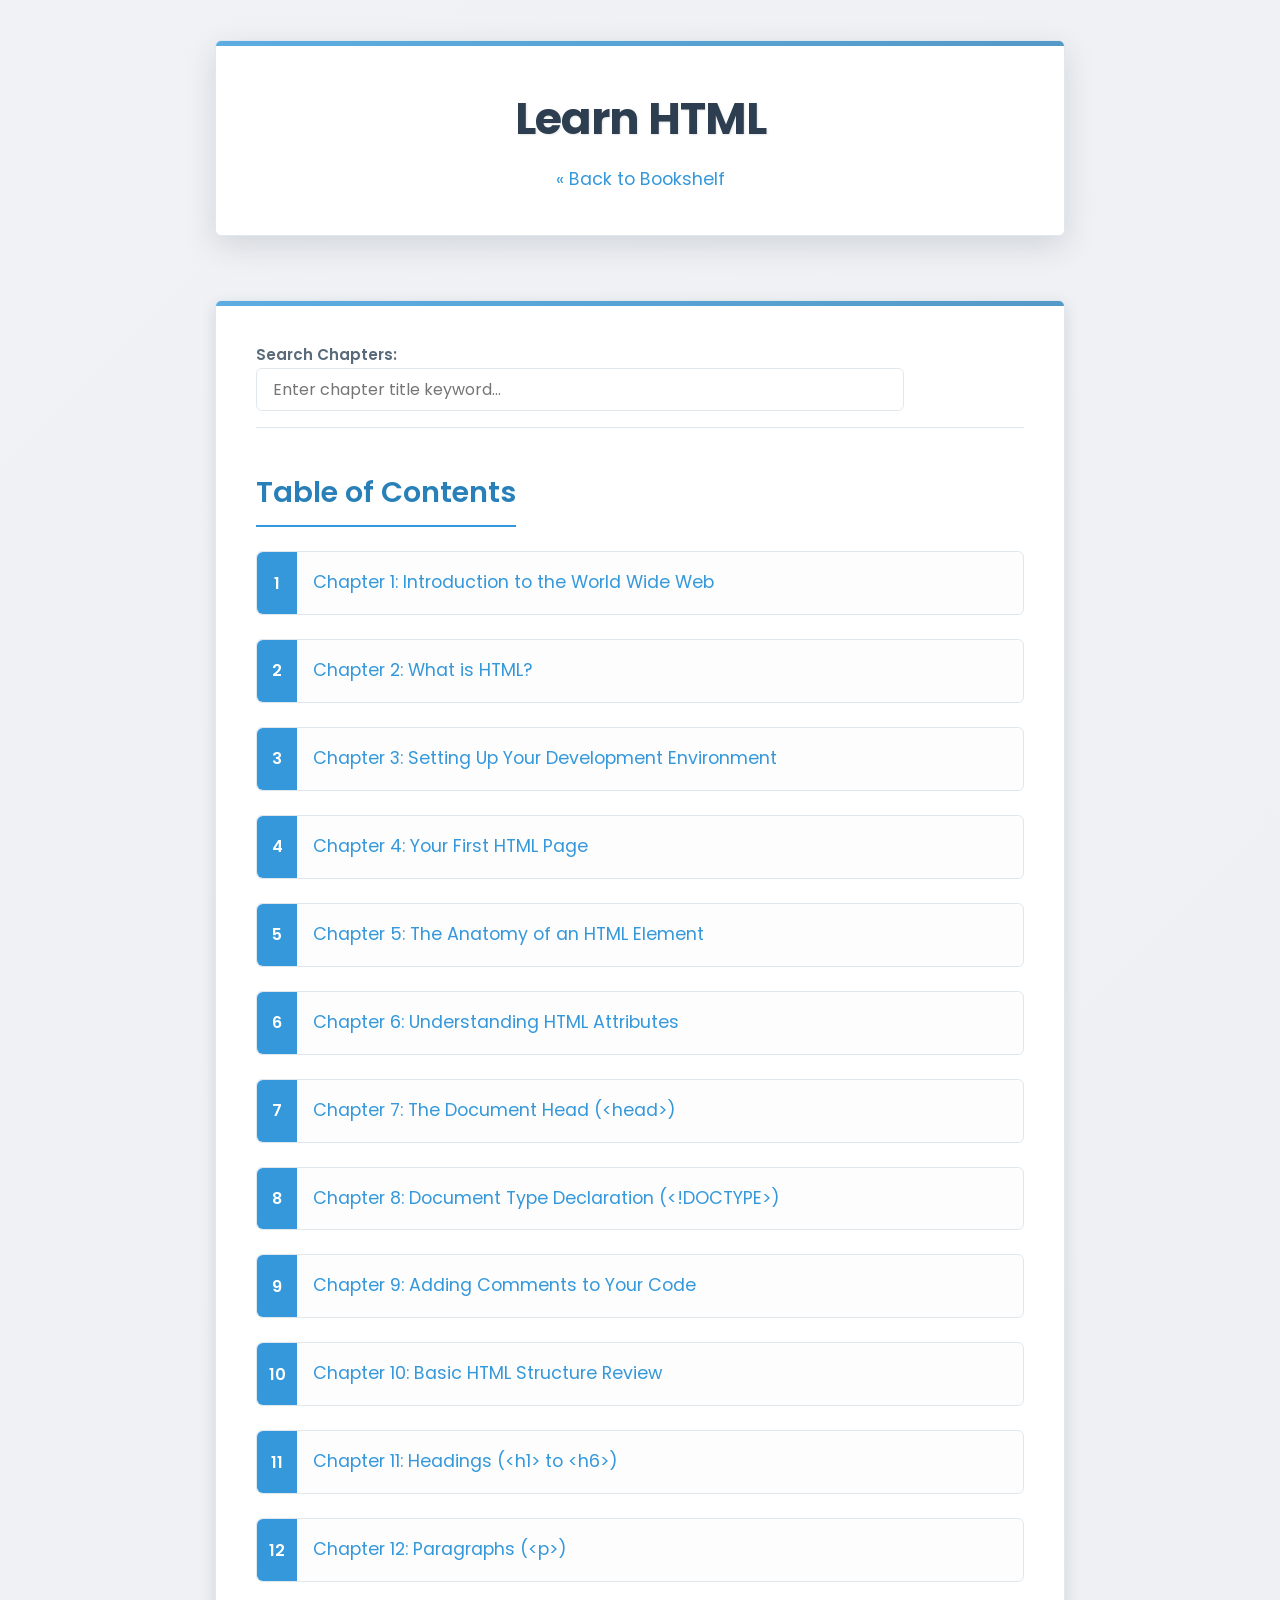
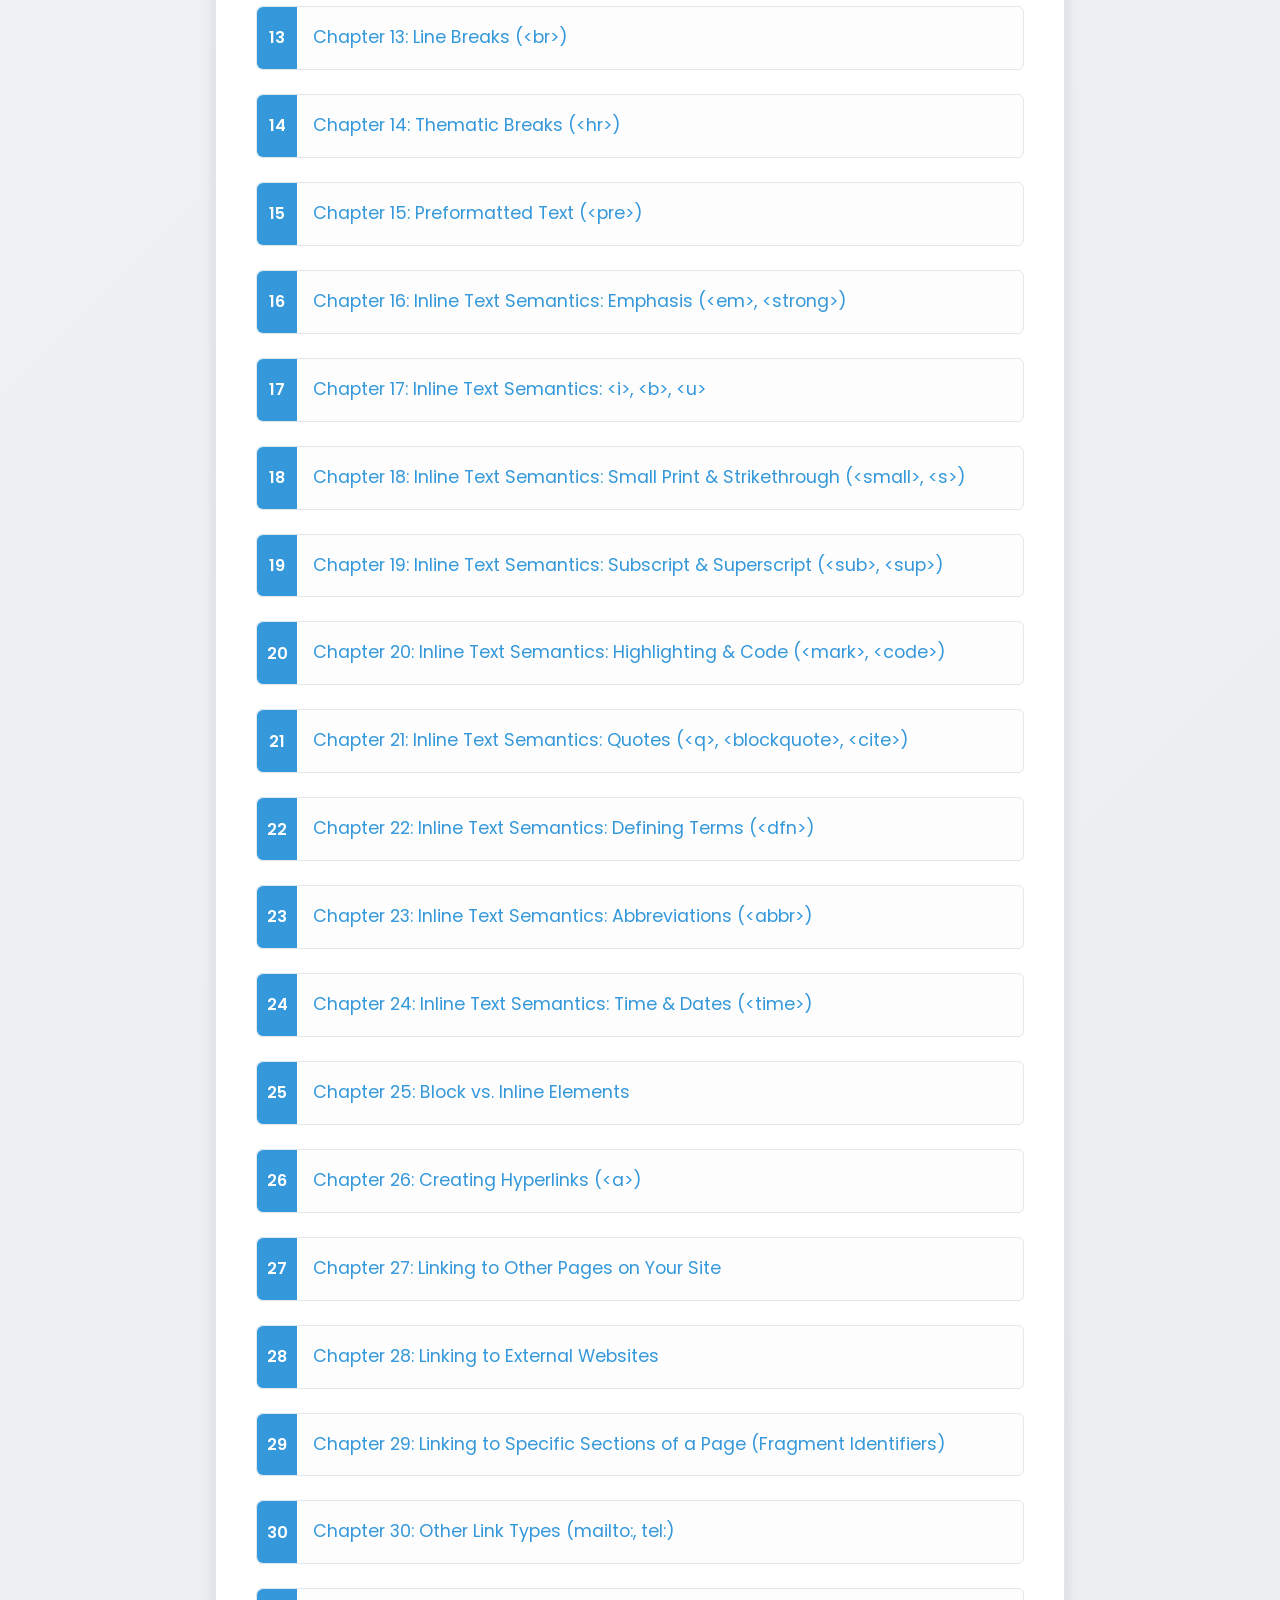
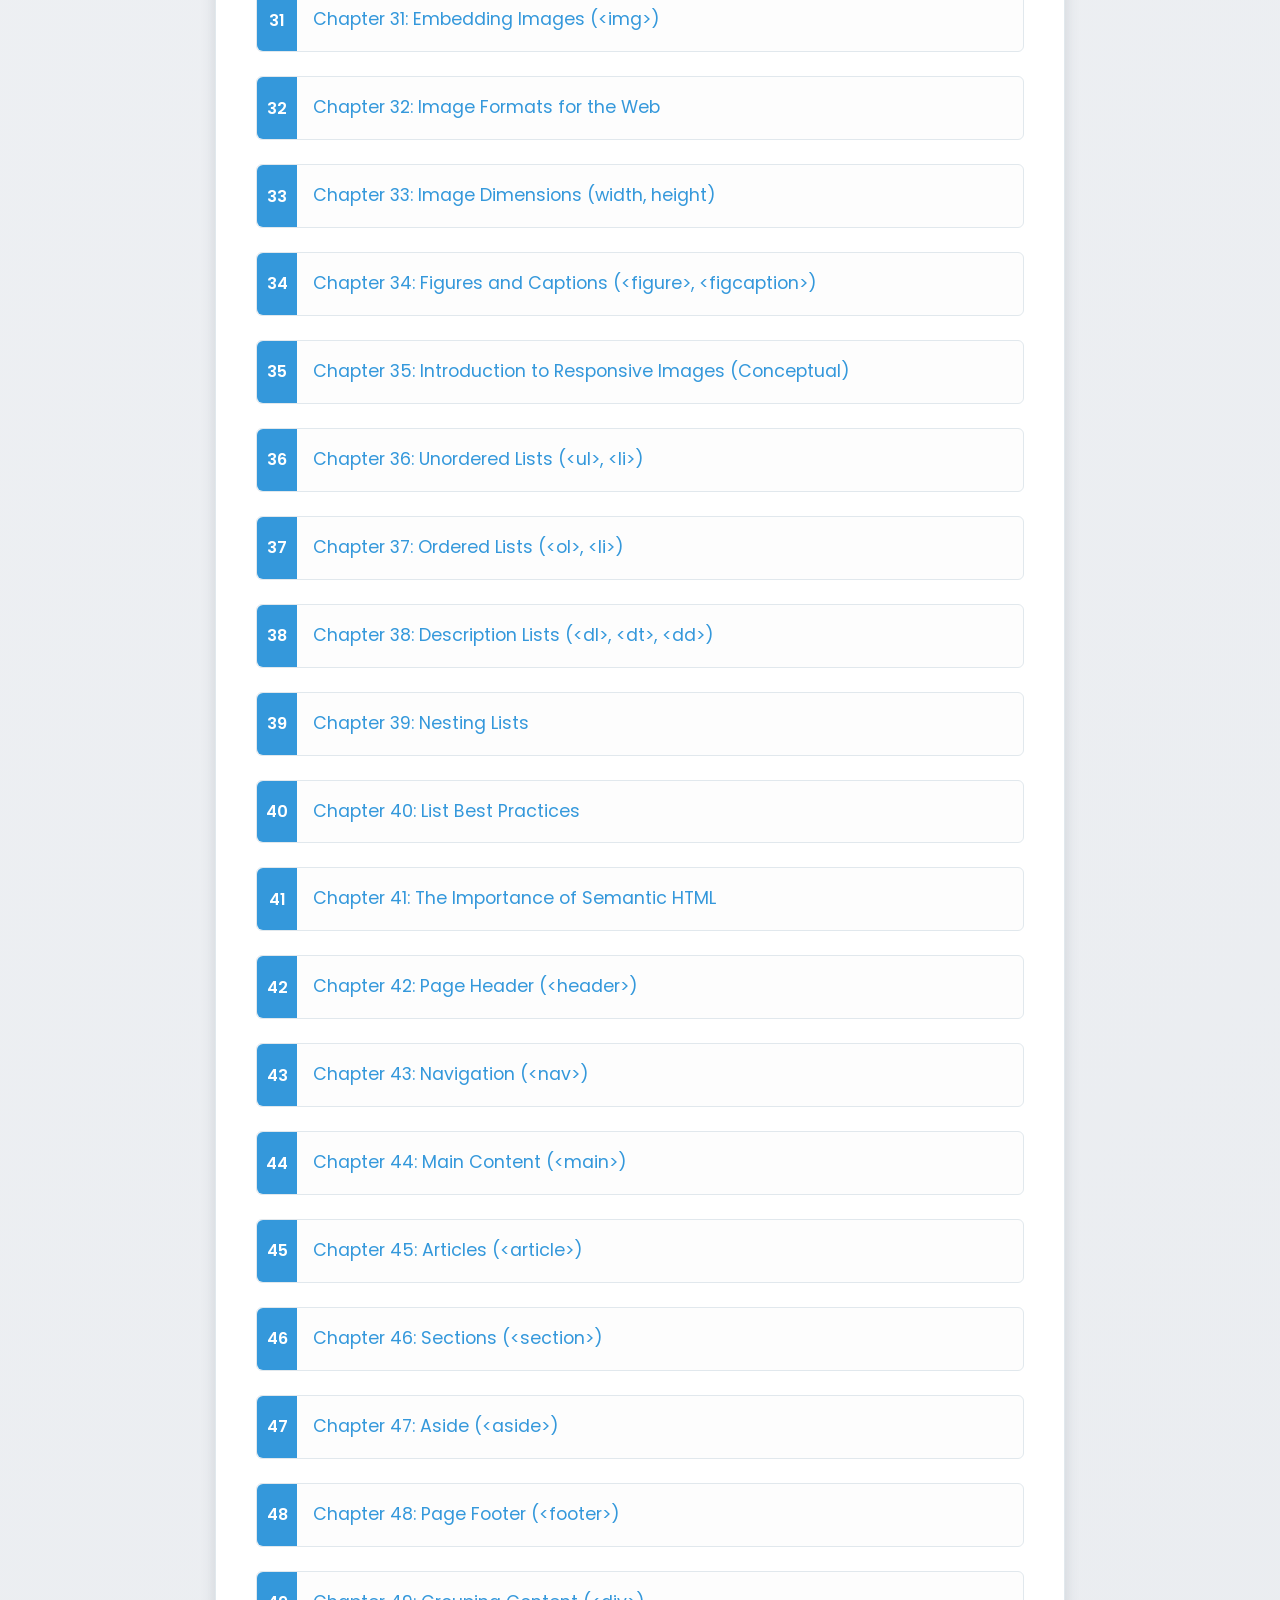
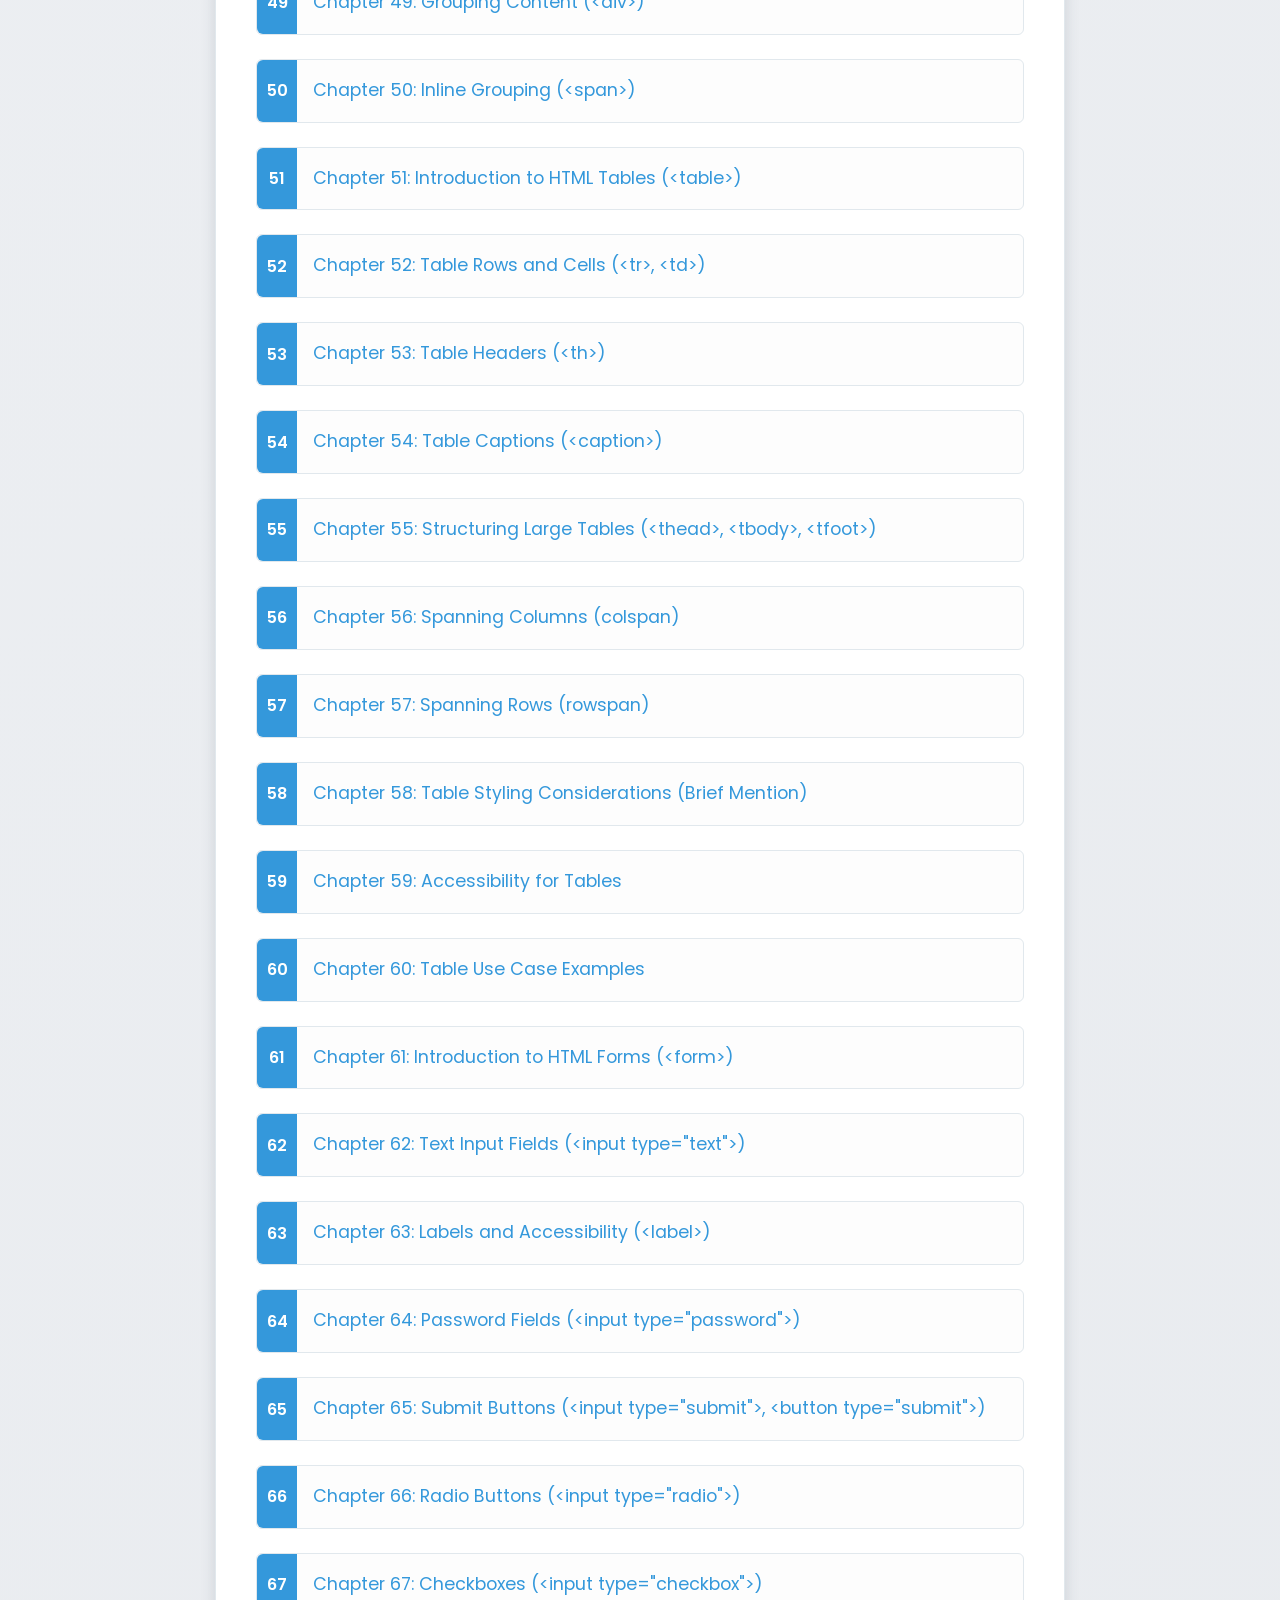
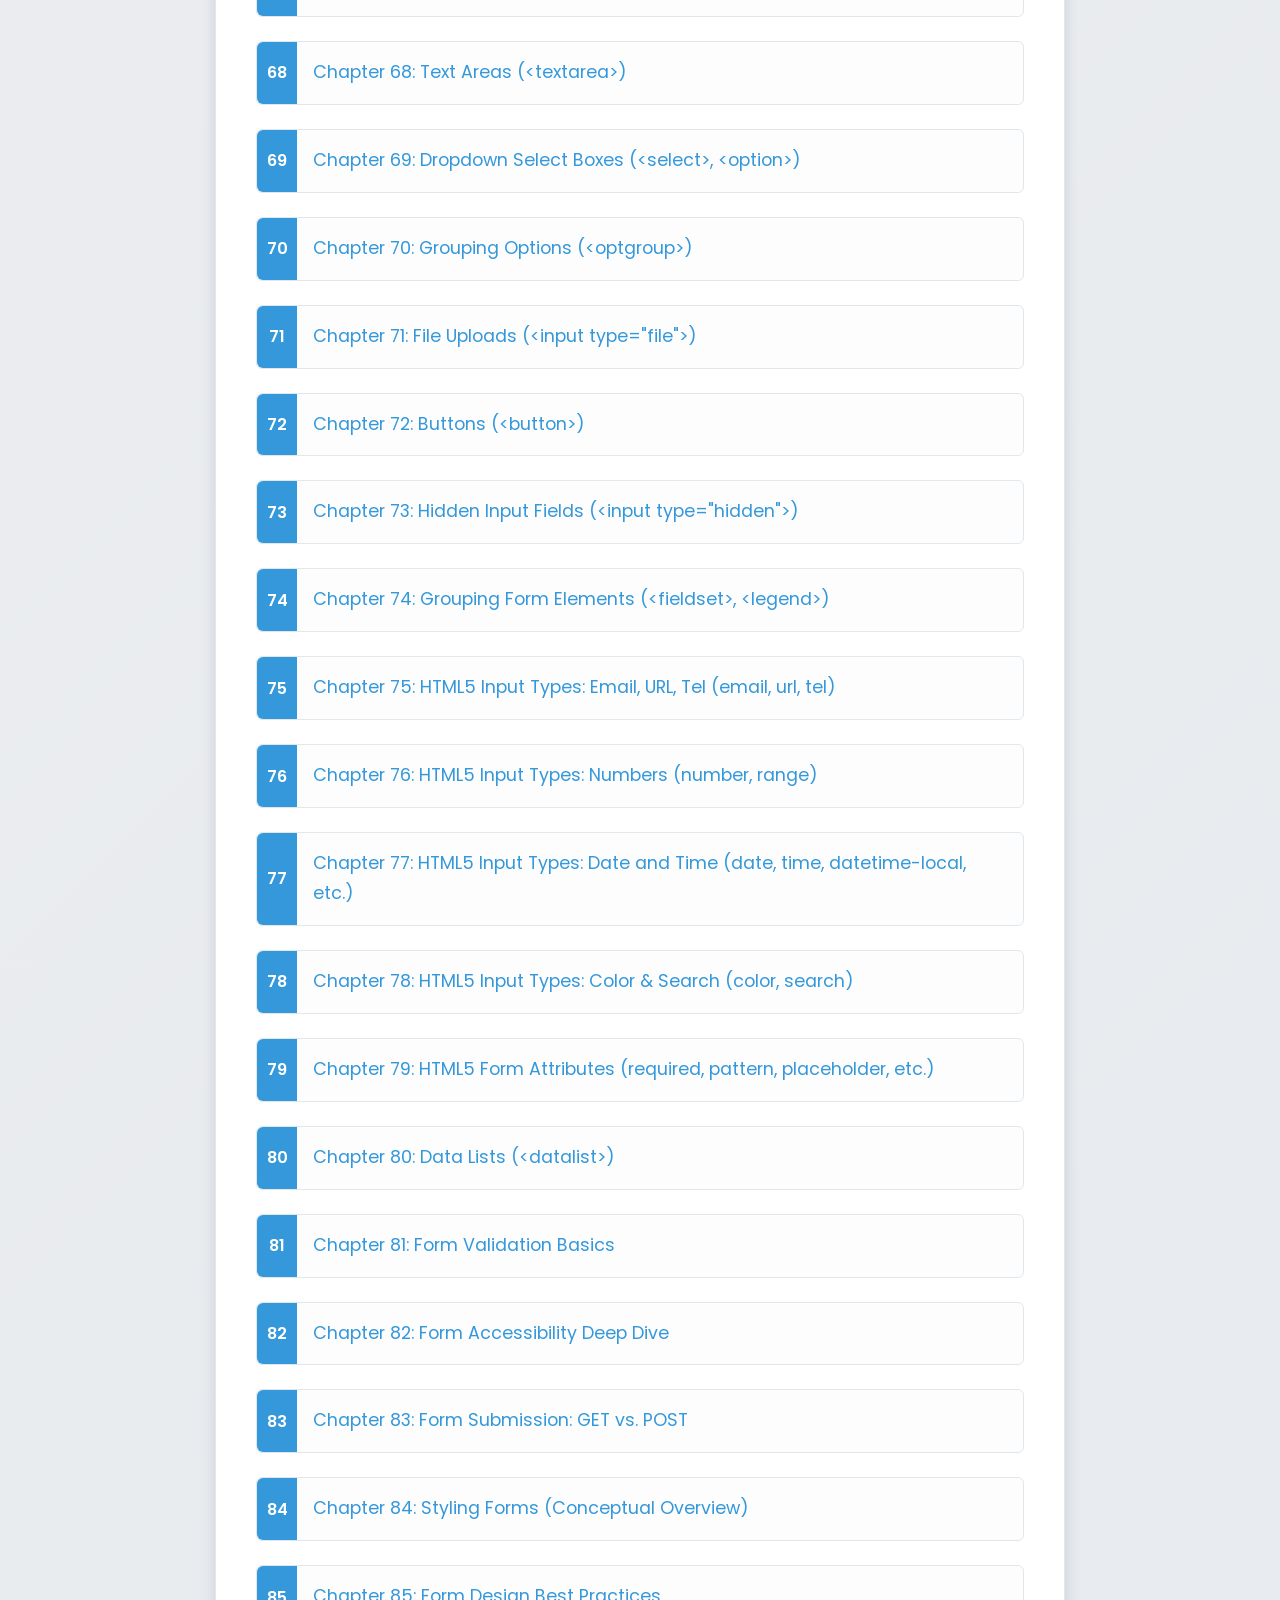
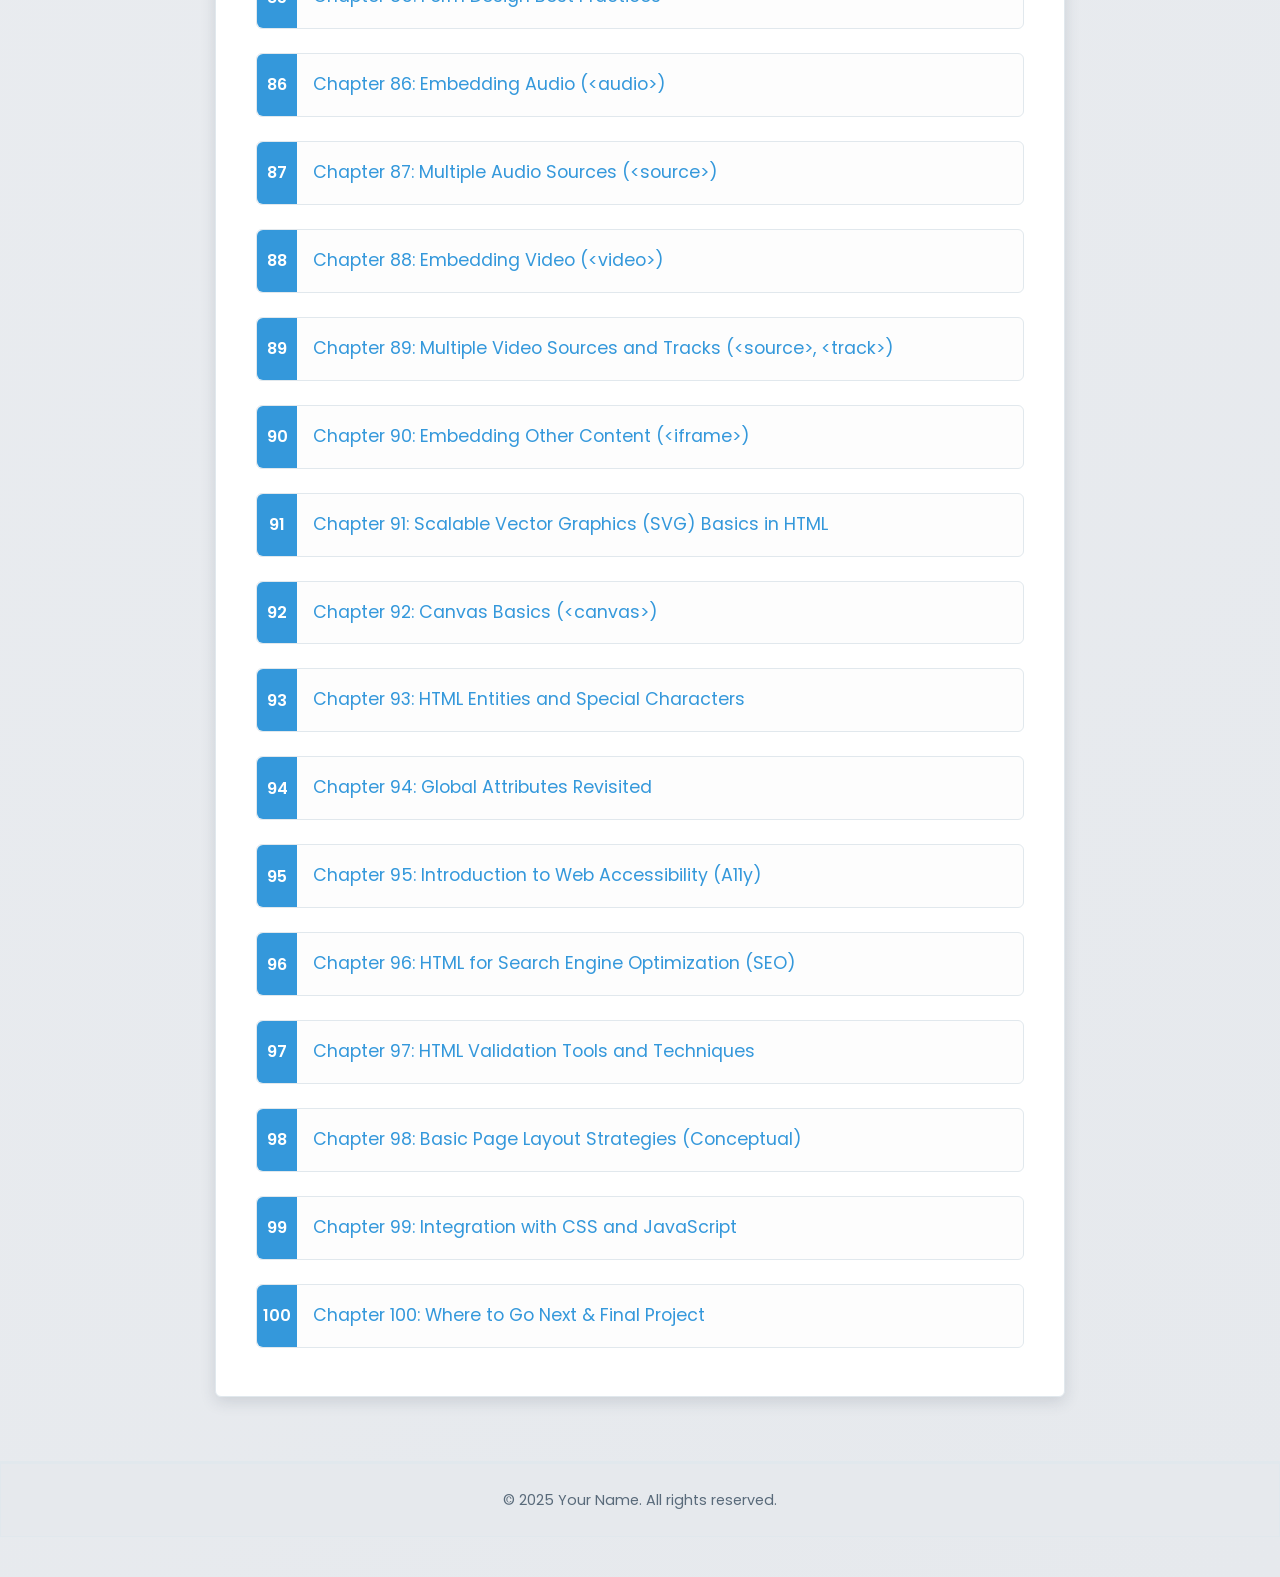
==== learn-html.html @ cbeea0aa "Add files via upload" ====
<!DOCTYPE html>
<html lang="en">
<head>
    <meta charset="UTF-8">
    <meta name="viewport" content="width=device-width, initial-scale=1.0">
    <title>Learn HTML - Chapters</title>
    <link rel="stylesheet" href="style.css">
</head>
<body>
    <header>
        <h1>Learn HTML</h1>
        <p><a href="index.html">&laquo; Back to Bookshelf</a></p>
    </header>

    <main>
        <div class="search-container">
            <label for="searchBoxToc">Search Chapters:</label>
            <input type="text" id="searchBoxToc" placeholder="Enter chapter title keyword...">
        </div>
        <h2>Table of Contents</h2>

        <ul class="toc">
            <li><a href="learn-html-chapters/book1-chapter1.html">Chapter 1: Introduction to the World Wide Web</a></li>
            <li><a href="learn-html-chapters/book1-chapter2.html">Chapter 2: What is HTML?</a></li>
            <li><a href="learn-html-chapters/book1-chapter3.html">Chapter 3: Setting Up Your Development Environment</a></li>
            <li><a href="learn-html-chapters/book1-chapter4.html">Chapter 4: Your First HTML Page</a></li>
            <li><a href="learn-html-chapters/book1-chapter5.html">Chapter 5: The Anatomy of an HTML Element</a></li>
            <li><a href="learn-html-chapters/book1-chapter6.html">Chapter 6: Understanding HTML Attributes</a></li>
            <li><a href="learn-html-chapters/book1-chapter7.html">Chapter 7: The Document Head (&lt;head&gt;)</a></li>
            <li><a href="learn-html-chapters/book1-chapter8.html">Chapter 8: Document Type Declaration (&lt;!DOCTYPE&gt;)</a></li>
            <li><a href="learn-html-chapters/book1-chapter9.html">Chapter 9: Adding Comments to Your Code</a></li>
            <li><a href="learn-html-chapters/book1-chapter10.html">Chapter 10: Basic HTML Structure Review</a></li>
            <li><a href="learn-html-chapters/book1-chapter11.html">Chapter 11: Headings (&lt;h1&gt; to &lt;h6&gt;)</a></li>
            <li><a href="learn-html-chapters/book1-chapter12.html">Chapter 12: Paragraphs (&lt;p&gt;)</a></li>
            <li><a href="learn-html-chapters/book1-chapter13.html">Chapter 13: Line Breaks (&lt;br&gt;)</a></li>
            <li><a href="learn-html-chapters/book1-chapter14.html">Chapter 14: Thematic Breaks (&lt;hr&gt;)</a></li>
            <li><a href="learn-html-chapters/book1-chapter15.html">Chapter 15: Preformatted Text (&lt;pre&gt;)</a></li>
            <li><a href="learn-html-chapters/book1-chapter16.html">Chapter 16: Inline Text Semantics: Emphasis (&lt;em&gt;, &lt;strong&gt;)</a></li>
            <li><a href="learn-html-chapters/book1-chapter17.html">Chapter 17: Inline Text Semantics: &lt;i&gt;, &lt;b&gt;, &lt;u&gt;</a></li>
            <li><a href="learn-html-chapters/book1-chapter18.html">Chapter 18: Inline Text Semantics: Small Print &amp; Strikethrough (&lt;small&gt;, &lt;s&gt;)</a></li>
            <li><a href="learn-html-chapters/book1-chapter19.html">Chapter 19: Inline Text Semantics: Subscript &amp; Superscript (&lt;sub&gt;, &lt;sup&gt;)</a></li>
            <li><a href="learn-html-chapters/book1-chapter20.html">Chapter 20: Inline Text Semantics: Highlighting &amp; Code (&lt;mark&gt;, &lt;code&gt;)</a></li>
            <li><a href="learn-html-chapters/book1-chapter21.html">Chapter 21: Inline Text Semantics: Quotes (&lt;q&gt;, &lt;blockquote&gt;, &lt;cite&gt;)</a></li>
            <li><a href="learn-html-chapters/book1-chapter22.html">Chapter 22: Inline Text Semantics: Defining Terms (&lt;dfn&gt;)</a></li>
            <li><a href="learn-html-chapters/book1-chapter23.html">Chapter 23: Inline Text Semantics: Abbreviations (&lt;abbr&gt;)</a></li>
            <li><a href="learn-html-chapters/book1-chapter24.html">Chapter 24: Inline Text Semantics: Time &amp; Dates (&lt;time&gt;)</a></li>
            <li><a href="learn-html-chapters/book1-chapter25.html">Chapter 25: Block vs. Inline Elements</a></li>
            <li><a href="learn-html-chapters/book1-chapter26.html">Chapter 26: Creating Hyperlinks (&lt;a&gt;)</a></li>
            <li><a href="learn-html-chapters/book1-chapter27.html">Chapter 27: Linking to Other Pages on Your Site</a></li>
            <li><a href="learn-html-chapters/book1-chapter28.html">Chapter 28: Linking to External Websites</a></li>
            <li><a href="learn-html-chapters/book1-chapter29.html">Chapter 29: Linking to Specific Sections of a Page (Fragment Identifiers)</a></li>
            <li><a href="learn-html-chapters/book1-chapter30.html">Chapter 30: Other Link Types (mailto:, tel:)</a></li>
            <li><a href="learn-html-chapters/book1-chapter31.html">Chapter 31: Embedding Images (&lt;img&gt;)</a></li>
            <li><a href="learn-html-chapters/book1-chapter32.html">Chapter 32: Image Formats for the Web</a></li>
            <li><a href="learn-html-chapters/book1-chapter33.html">Chapter 33: Image Dimensions (width, height)</a></li>
            <li><a href="learn-html-chapters/book1-chapter34.html">Chapter 34: Figures and Captions (&lt;figure&gt;, &lt;figcaption&gt;)</a></li>
            <li><a href="learn-html-chapters/book1-chapter35.html">Chapter 35: Introduction to Responsive Images (Conceptual)</a></li>
            <li><a href="learn-html-chapters/book1-chapter36.html">Chapter 36: Unordered Lists (&lt;ul&gt;, &lt;li&gt;)</a></li>
            <li><a href="learn-html-chapters/book1-chapter37.html">Chapter 37: Ordered Lists (&lt;ol&gt;, &lt;li&gt;)</a></li>
            <li><a href="learn-html-chapters/book1-chapter38.html">Chapter 38: Description Lists (&lt;dl&gt;, &lt;dt&gt;, &lt;dd&gt;)</a></li>
            <li><a href="learn-html-chapters/book1-chapter39.html">Chapter 39: Nesting Lists</a></li>
            <li><a href="learn-html-chapters/book1-chapter40.html">Chapter 40: List Best Practices</a></li>
            <li><a href="learn-html-chapters/book1-chapter41.html">Chapter 41: The Importance of Semantic HTML</a></li>
            <li><a href="learn-html-chapters/book1-chapter42.html">Chapter 42: Page Header (&lt;header&gt;)</a></li>
            <li><a href="learn-html-chapters/book1-chapter43.html">Chapter 43: Navigation (&lt;nav&gt;)</a></li>
            <li><a href="learn-html-chapters/book1-chapter44.html">Chapter 44: Main Content (&lt;main&gt;)</a></li>
            <li><a href="learn-html-chapters/book1-chapter45.html">Chapter 45: Articles (&lt;article&gt;)</a></li>
            <li><a href="learn-html-chapters/book1-chapter46.html">Chapter 46: Sections (&lt;section&gt;)</a></li>
            <li><a href="learn-html-chapters/book1-chapter47.html">Chapter 47: Aside (&lt;aside&gt;)</a></li>
            <li><a href="learn-html-chapters/book1-chapter48.html">Chapter 48: Page Footer (&lt;footer&gt;)</a></li>
            <li><a href="learn-html-chapters/book1-chapter49.html">Chapter 49: Grouping Content (&lt;div&gt;)</a></li>
            <li><a href="learn-html-chapters/book1-chapter50.html">Chapter 50: Inline Grouping (&lt;span&gt;)</a></li>
            <li><a href="learn-html-chapters/book1-chapter51.html">Chapter 51: Introduction to HTML Tables (&lt;table&gt;)</a></li>
            <li><a href="learn-html-chapters/book1-chapter52.html">Chapter 52: Table Rows and Cells (&lt;tr&gt;, &lt;td&gt;)</a></li>
            <li><a href="learn-html-chapters/book1-chapter53.html">Chapter 53: Table Headers (&lt;th&gt;)</a></li>
            <li><a href="learn-html-chapters/book1-chapter54.html">Chapter 54: Table Captions (&lt;caption&gt;)</a></li>
            <li><a href="learn-html-chapters/book1-chapter55.html">Chapter 55: Structuring Large Tables (&lt;thead&gt;, &lt;tbody&gt;, &lt;tfoot&gt;)</a></li>
            <li><a href="learn-html-chapters/book1-chapter56.html">Chapter 56: Spanning Columns (colspan)</a></li>
            <li><a href="learn-html-chapters/book1-chapter57.html">Chapter 57: Spanning Rows (rowspan)</a></li>
            <li><a href="learn-html-chapters/book1-chapter58.html">Chapter 58: Table Styling Considerations (Brief Mention)</a></li>
            <li><a href="learn-html-chapters/book1-chapter59.html">Chapter 59: Accessibility for Tables</a></li>
            <li><a href="learn-html-chapters/book1-chapter60.html">Chapter 60: Table Use Case Examples</a></li>
            <li><a href="learn-html-chapters/book1-chapter61.html">Chapter 61: Introduction to HTML Forms (&lt;form&gt;)</a></li>
            <li><a href="learn-html-chapters/book1-chapter62.html">Chapter 62: Text Input Fields (&lt;input type="text"&gt;)</a></li>
            <li><a href="learn-html-chapters/book1-chapter63.html">Chapter 63: Labels and Accessibility (&lt;label&gt;)</a></li>
            <li><a href="learn-html-chapters/book1-chapter64.html">Chapter 64: Password Fields (&lt;input type="password"&gt;)</a></li>
            <li><a href="learn-html-chapters/book1-chapter65.html">Chapter 65: Submit Buttons (&lt;input type="submit"&gt;, &lt;button type="submit"&gt;)</a></li>
            <li><a href="learn-html-chapters/book1-chapter66.html">Chapter 66: Radio Buttons (&lt;input type="radio"&gt;)</a></li>
            <li><a href="learn-html-chapters/book1-chapter67.html">Chapter 67: Checkboxes (&lt;input type="checkbox"&gt;)</a></li>
            <li><a href="learn-html-chapters/book1-chapter68.html">Chapter 68: Text Areas (&lt;textarea&gt;)</a></li>
            <li><a href="learn-html-chapters/book1-chapter69.html">Chapter 69: Dropdown Select Boxes (&lt;select&gt;, &lt;option&gt;)</a></li>
            <li><a href="learn-html-chapters/book1-chapter70.html">Chapter 70: Grouping Options (&lt;optgroup&gt;)</a></li>
            <li><a href="learn-html-chapters/book1-chapter71.html">Chapter 71: File Uploads (&lt;input type="file"&gt;)</a></li>
            <li><a href="learn-html-chapters/book1-chapter72.html">Chapter 72: Buttons (&lt;button&gt;)</a></li>
            <li><a href="learn-html-chapters/book1-chapter73.html">Chapter 73: Hidden Input Fields (&lt;input type="hidden"&gt;)</a></li>
            <li><a href="learn-html-chapters/book1-chapter74.html">Chapter 74: Grouping Form Elements (&lt;fieldset&gt;, &lt;legend&gt;)</a></li>
            <li><a href="learn-html-chapters/book1-chapter75.html">Chapter 75: HTML5 Input Types: Email, URL, Tel (email, url, tel)</a></li>
            <li><a href="learn-html-chapters/book1-chapter76.html">Chapter 76: HTML5 Input Types: Numbers (number, range)</a></li>
            <li><a href="learn-html-chapters/book1-chapter77.html">Chapter 77: HTML5 Input Types: Date and Time (date, time, datetime-local, etc.)</a></li>
            <li><a href="learn-html-chapters/book1-chapter78.html">Chapter 78: HTML5 Input Types: Color &amp; Search (color, search)</a></li>
            <li><a href="learn-html-chapters/book1-chapter79.html">Chapter 79: HTML5 Form Attributes (required, pattern, placeholder, etc.)</a></li>
            <li><a href="learn-html-chapters/book1-chapter80.html">Chapter 80: Data Lists (&lt;datalist&gt;)</a></li>
            <li><a href="learn-html-chapters/book1-chapter81.html">Chapter 81: Form Validation Basics</a></li>
            <li><a href="learn-html-chapters/book1-chapter82.html">Chapter 82: Form Accessibility Deep Dive</a></li>
            <li><a href="learn-html-chapters/book1-chapter83.html">Chapter 83: Form Submission: GET vs. POST</a></li>
            <li><a href="learn-html-chapters/book1-chapter84.html">Chapter 84: Styling Forms (Conceptual Overview)</a></li>
            <li><a href="learn-html-chapters/book1-chapter85.html">Chapter 85: Form Design Best Practices</a></li>
            <li><a href="learn-html-chapters/book1-chapter86.html">Chapter 86: Embedding Audio (&lt;audio&gt;)</a></li>
            <li><a href="learn-html-chapters/book1-chapter87.html">Chapter 87: Multiple Audio Sources (&lt;source&gt;)</a></li>
            <li><a href="learn-html-chapters/book1-chapter88.html">Chapter 88: Embedding Video (&lt;video&gt;)</a></li>
            <li><a href="learn-html-chapters/book1-chapter89.html">Chapter 89: Multiple Video Sources and Tracks (&lt;source&gt;, &lt;track&gt;)</a></li>
            <li><a href="learn-html-chapters/book1-chapter90.html">Chapter 90: Embedding Other Content (&lt;iframe&gt;)</a></li>
            <li><a href="learn-html-chapters/book1-chapter91.html">Chapter 91: Scalable Vector Graphics (SVG) Basics in HTML</a></li>
            <li><a href="learn-html-chapters/book1-chapter92.html">Chapter 92: Canvas Basics (&lt;canvas&gt;)</a></li>
            <li><a href="learn-html-chapters/book1-chapter93.html">Chapter 93: HTML Entities and Special Characters</a></li>
            <li><a href="learn-html-chapters/book1-chapter94.html">Chapter 94: Global Attributes Revisited</a></li>
            <li><a href="learn-html-chapters/book1-chapter95.html">Chapter 95: Introduction to Web Accessibility (A11y)</a></li>
            <li><a href="learn-html-chapters/book1-chapter96.html">Chapter 96: HTML for Search Engine Optimization (SEO)</a></li>
            <li><a href="learn-html-chapters/book1-chapter97.html">Chapter 97: HTML Validation Tools and Techniques</a></li>
            <li><a href="learn-html-chapters/book1-chapter98.html">Chapter 98: Basic Page Layout Strategies (Conceptual)</a></li>
            <li><a href="learn-html-chapters/book1-chapter99.html">Chapter 99: Integration with CSS and JavaScript</a></li>
            <li><a href="learn-html-chapters/book1-chapter100.html">Chapter 100: Where to Go Next &amp; Final Project</a></li>
        </ul>
    </main>

    <footer>
        <p>&copy; 2025 Your Name. All rights reserved.</p>
    </footer>

     <script src="search.js"></script>
</body>
</html>
---- style.css ----
/* --- IMPRESSIVE & COMPLEX CSS --- */

/* 1. Root Variables & Font Imports --- */
@import url('https://fonts.googleapis.com/css2?family=Merriweather:ital,wght@0,400;0,700;1,400&family=Poppins:wght@300;400;600;700&display=swap');

:root {
    /* Color Palette */
    --color-background: #f0f2f5; /* Lighter, cooler grey */
    --color-surface: #ffffff; /* Pure white for content cards */
    --color-text-primary: #2c3e50; /* Dark, slightly desaturated blue */
    --color-text-secondary: #596a7a;
    --color-accent-primary: #3498db; /* Vibrant blue */
    --color-accent-secondary: #2980b9; /* Darker blue */
    --color-border: #e1e8ed;
    --color-shadow: rgba(44, 62, 80, 0.15); /* Shadow based on primary text color */

    /* Typography */
    --font-serif: 'Merriweather', serif;
    --font-sans: 'Poppins', sans-serif;
    --font-size-base: 16px; /* Controls overall scaling with rem units */
    --line-height-base: 1.7;

    /* Spacing */
    --spacing-xs: 0.25rem;
    --spacing-sm: 0.5rem;
    --spacing-md: 1rem;
    --spacing-lg: 1.5rem;
    --spacing-xl: 2.5rem;
    --spacing-xxl: 4rem;

    /* Effects */
    --border-radius: 6px;
    --transition-speed: 0.3s;
    --shadow-depth-1: 0 2px 5px var(--color-shadow);
    --shadow-depth-2: 0 5px 15px var(--color-shadow);
    --shadow-depth-3: 0 10px 30px var(--color-shadow);
}

/* 2. Global Styles & Resets --- */
*,
*::before,
*::after {
    box-sizing: border-box;
    margin: 0;
    padding: 0;
}

html {
    font-size: var(--font-size-base);
    scroll-behavior: smooth; /* Smooth scrolling for anchor links (if any) */
    -webkit-text-size-adjust: 100%; /* Prevent font scaling on orientation change */
}

body {
    font-family: var(--font-serif);
    line-height: var(--line-height-base);
    color: var(--color-text-primary);
    background-color: var(--color-background);
    background-image: linear-gradient(135deg, var(--color-background) 0%, #e6e9ed 100%); /* Subtle gradient */
    -webkit-font-smoothing: antialiased; /* Better font rendering */
    -moz-osx-font-smoothing: grayscale;
}

/* 3. Layout Structure (Header, Main, Footer) --- */
body > header, /* Direct children only */
main,
body > footer {
    max-width: 850px; /* Slightly wider */
    margin: var(--spacing-xl) auto;
    padding: var(--spacing-lg) var(--spacing-xl);
    background-color: var(--color-surface);
    border-radius: var(--border-radius);
    box-shadow: var(--shadow-depth-2);
    border: 1px solid var(--color-border);
    position: relative; /* For potential pseudo-element decorations */
    overflow: hidden; /* Contain pseudo-elements */
}

/* Add a subtle decorative top border */
body > header::before,
main::before {
    content: '';
    position: absolute;
    top: 0;
    left: 0;
    width: 100%;
    height: 5px;
    background-image: linear-gradient(90deg, var(--color-accent-primary), var(--color-accent-secondary));
    opacity: 0.8;
}

/* 4. Header Specific Styling --- */
body > header {
    text-align: center;
    padding-top: var(--spacing-xl);
    padding-bottom: var(--spacing-xl);
    box-shadow: var(--shadow-depth-3); /* More prominent shadow */
    margin-bottom: var(--spacing-xxl); /* More space below header */
}

body > header h1 {
    font-family: var(--font-sans);
    font-weight: 700;
    font-size: 2.8rem;
    color: var(--color-text-primary);
    margin-bottom: var(--spacing-sm);
    letter-spacing: -1px;
    text-shadow: 1px 1px 2px rgba(0, 0, 0, 0.1);
}

body > header p {
    font-family: var(--font-sans);
    font-size: 1.1rem;
    color: var(--color-text-secondary);
    max-width: 600px; /* Prevent description being too wide */
    margin-left: auto;
    margin-right: auto;
}

/* 5. Main Content & Headings --- */
main h2 {
    font-family: var(--font-sans);
    font-weight: 600;
    font-size: 1.8rem;
    color: var(--color-accent-secondary);
    margin-bottom: var(--spacing-lg);
    padding-bottom: var(--spacing-sm);
    border-bottom: 2px solid var(--color-accent-primary);
    display: inline-block; /* Make border only as wide as text */
}

main h3 {
    font-family: var(--font-sans);
    font-weight: 600;
    font-size: 1.4rem;
    margin-bottom: var(--spacing-xs);
    color: var(--color-text-primary);
}

main h3 a { /* Link styling within h3 */
    text-decoration: none;
    color: inherit;
    transition: color var(--transition-speed) ease;
}
main h3 a:hover {
    color: var(--color-accent-primary);
}

/* 6. Link Styling (General & Specific) --- */
a {
    color: var(--color-accent-primary);
    text-decoration: none;
    position: relative; /* For animated underline */
    transition: color var(--transition-speed) ease;
}

a::after { /* Animated underline effect */
    content: '';
    position: absolute;
    width: 100%;
    height: 2px;
    bottom: -3px;
    left: 0;
    background-color: var(--color-accent-primary);
    visibility: hidden;
    transform: scaleX(0);
    transition: all var(--transition-speed) ease-in-out;
}

a:hover {
    color: var(--color-accent-secondary);
}

a:hover::after {
    visibility: visible;
    transform: scaleX(1);
}

/* Remove underline effect from elements where it's not desired */
h1 a::after, h2 a::after, h3 a::after, .chapter-nav a::after, .book-list li > a::after /* Add more if needed */ {
    display: none;
}

/* 7. Lists (Book List & TOC) --- */
.book-list,
.toc {
    list-style: none; /* Remove default bullets */
    padding: 0;
    counter-reset: list-counter; /* Initialize counter */
}

.book-list li,
.toc li {
    position: relative;
    margin-bottom: var(--spacing-lg);
    padding: var(--spacing-md);
    padding-left: calc(var(--spacing-xl) + var(--spacing-md)); /* Space for counter */
    border: 1px solid var(--color-border);
    border-radius: var(--border-radius);
    transition: all var(--transition-speed) ease;
    background-color: #fdfdfd; /* Slightly off-white */
}

.book-list li:hover,
.toc li:hover {
    border-color: var(--color-accent-primary);
    box-shadow: var(--shadow-depth-1);
    transform: translateY(-3px);
}

/* Counter styling */
.book-list li::before,
.toc li::before {
    counter-increment: list-counter;
    content: counter(list-counter);
    position: absolute;
    left: 0;
    top: 0;
    bottom: 0; /* Stretch height */
    width: var(--spacing-xl);
    display: flex;
    align-items: center;
    justify-content: center;
    background-color: var(--color-accent-primary);
    color: var(--color-surface);
    font-family: var(--font-sans);
    font-weight: 600;
    font-size: 1rem;
    border-top-left-radius: var(--border-radius);
    border-bottom-left-radius: var(--border-radius);
    transition: background-color var(--transition-speed) ease;
}

.book-list li:hover::before,
.toc li:hover::before {
    background-color: var(--color-accent-secondary);
}

.book-list li p { /* Description style */
    font-family: var(--font-sans);
    font-size: 0.95rem;
    color: var(--color-text-secondary);
    margin-top: var(--spacing-sm);
}

.toc a { /* TOC link styling */
    font-family: var(--font-sans);
    font-weight: 400;
    font-size: 1.1rem;
    display: block; /* Make entire area clickable */
}

/* 8. Chapter Content Styling --- */
.chapter-content {
    margin-top: var(--spacing-xl);
    padding: var(--spacing-lg) 0; /* Add vertical padding */
    border-top: 1px solid var(--color-border);
}

/* Apply serif font and slightly larger size for reading */
.chapter-content p {
    font-family: var(--font-serif);
    font-size: 1.1rem; /* Slightly larger for readability */
    line-height: 1.8; /* More spacing */
    margin-bottom: var(--spacing-md);
    text-indent: 2em; /* Keep indentation */
    hyphens: auto; /* Enable hyphenation for better flow (needs lang="en" in HTML) */
    text-rendering: optimizeLegibility; /* Browser hint for better rendering */
    color: var(--color-text-primary);
}

/* Style first paragraph differently (optional) */
.chapter-content p:first-of-type {
    text-indent: 0; /* No indent */
    font-size: 1.2rem; /* Slightly larger first paragraph */
    /* font-style: italic; */ /* Optional italic */
    margin-bottom: var(--spacing-lg);
}

/* Add drop cap to first letter (optional complexity) */
/*
.chapter-content p:first-of-type::first-letter {
    float: left;
    font-size: 4em;
    line-height: 0.8;
    padding-right: 0.1em;
    margin-right: 0.05em;
    font-weight: bold;
    color: var(--color-accent-primary);
    font-family: var(--font-sans);
}
*/

/* 9. Chapter Navigation --- */
.chapter-nav {
    display: flex;
    justify-content: space-between;
    align-items: center;
    margin-top: var(--spacing-xl);
    padding-top: var(--spacing-lg);
    border-top: 2px dashed var(--color-border);
}

.chapter-nav a {
    display: inline-flex; /* Use flex for icon alignment */
    align-items: center;
    padding: var(--spacing-sm) var(--spacing-lg);
    font-family: var(--font-sans);
    font-weight: 600;
    text-transform: uppercase;
    font-size: 0.9rem;
    color: var(--color-surface);
    background-color: var(--color-accent-primary);
    border-radius: var(--border-radius);
    box-shadow: var(--shadow-depth-1);
    transition: all var(--transition-speed) ease;
    letter-spacing: 0.5px;
}

.chapter-nav a:hover {
    background-color: var(--color-accent-secondary);
    box-shadow: var(--shadow-depth-2);
    transform: translateY(-2px);
    color: var(--color-surface); /* Ensure text remains white */
}

.chapter-nav a:active {
    transform: translateY(0);
    box-shadow: inset 0 1px 3px rgba(0,0,0,0.2);
}

/* Add arrow icons using pseudo-elements */
.chapter-nav a[href*="previous"], /* Select link containing 'previous' */
.chapter-nav a:first-child:not(:last-child) /* Or the first link if there are two */ {
    padding-left: var(--spacing-md); /* Make space */
}
.chapter-nav a[href*="previous"]::before,
.chapter-nav a:first-child:not(:last-child)::before {
    content: '«';
    margin-right: var(--spacing-sm);
    font-weight: bold;
}

.chapter-nav a[href*="next"], /* Select link containing 'next' */
.chapter-nav a:last-child:not(:first-child) /* Or the last link if there are two */ {
    padding-right: var(--spacing-md); /* Make space */
}
.chapter-nav a[href*="next"]::after,
.chapter-nav a:last-child:not(:first-child)::after {
    content: '»';
    margin-left: var(--spacing-sm);
    font-weight: bold;
}

.nav-placeholder { /* Placeholder for alignment */
    display: inline-block;
    width: 100px; /* Adjust width as needed based on button size */
    visibility: hidden;
}

/* 10. Footer Specific Styling --- */
body > footer {
    text-align: center;
    margin-top: var(--spacing-xxl);
    padding: var(--spacing-lg);
    background-color: #e6e9ed; /* Slightly different bg */
    border-top: 3px solid var(--color-border);
    box-shadow: none; /* Remove shadow */
    border-radius: 0; /* Remove rounding */
    max-width: 100%; /* Make footer full width */
    width: 100%;
    margin-left: 0;
    margin-right: 0;
}

body > footer p {
    font-family: var(--font-sans);
    font-size: 0.9rem;
    color: var(--color-text-secondary);
}

/* 11. Scrollbar Styling (Non-standard, WebKit/Firefox) --- */
/* For Webkit browsers (Chrome, Safari, Edge) */
::-webkit-scrollbar {
    width: 12px;
}

::-webkit-scrollbar-track {
    background: var(--color-background);
}

::-webkit-scrollbar-thumb {
    background-color: var(--color-accent-secondary);
    border-radius: 20px;
    border: 3px solid var(--color-background);
}

::-webkit-scrollbar-thumb:hover {
    background-color: var(--color-accent-primary);
}

/* For Firefox */
/* Note: Firefox support is limited and requires newer versions */
* {
    scrollbar-width: thin; /* "auto" or "thin" */
    scrollbar-color: var(--color-accent-secondary) var(--color-background); /* thumb track */
}


/* 12. Responsiveness --- */
@media (max-width: 900px) {
    body > header, main, body > footer {
        margin-left: var(--spacing-md);
        margin-right: var(--spacing-md);
        padding-left: var(--spacing-lg);
        padding-right: var(--spacing-lg);
    }
}

@media (max-width: 600px) {
    html {
        font-size: 15px; /* Slightly reduce base font size */
    }

    body > header h1 {
        font-size: 2.2rem;
    }
    body > header p {
        font-size: 1rem;
    }

    main h2 {
        font-size: 1.6rem;
    }
    main h3 {
        font-size: 1.2rem;
    }

    .book-list li, .toc li {
        padding: var(--spacing-sm);
        padding-left: calc(var(--spacing-lg) + var(--spacing-sm)); /* Adjust padding */
    }
    .book-list li::before, .toc li::before {
        width: var(--spacing-lg); /* Adjust counter width */
    }

    .chapter-nav {
        flex-direction: column; /* Stack nav links */
        align-items: stretch; /* Make buttons full width */
        gap: var(--spacing-md); /* Add space between stacked buttons */
    }
    .chapter-nav a {
        width: 100%;
        text-align: center;
        justify-content: center; /* Center text/icon */
    }
    .chapter-nav a[href*="previous"]::before,
    .chapter-nav a:first-child:not(:last-child)::before {
        margin-right: var(--spacing-xs); /* Reduce icon spacing */
    }
    .chapter-nav a[href*="next"]::after,
    .chapter-nav a:last-child:not(:first-child)::after {
         margin-left: var(--spacing-xs); /* Reduce icon spacing */
    }
    .nav-placeholder {
        display: none; /* No need for placeholder when stacked */
    }
}

/* 13. Subtle Animation (Optional) --- */
@keyframes fadeIn {
    from { opacity: 0; transform: translateY(10px); }
    to { opacity: 1; transform: translateY(0); }
}

main {
    animation: fadeIn 0.6s ease-out forwards;
}

/* --- 14. Search Box Styling --- */
.search-container {
    margin-bottom: var(--spacing-xl);
    padding: var(--spacing-md) 0;
    border-bottom: 1px solid var(--color-border);
}

.search-container label {
    font-family: var(--font-sans);
    font-weight: 600;
    color: var(--color-text-secondary);
    margin-right: var(--spacing-sm);
    font-size: 0.95rem;
}

.search-container input[type="text"] {
    font-family: var(--font-sans);
    font-size: 1rem;
    padding: var(--spacing-sm) var(--spacing-md);
    border: 1px solid var(--color-border);
    border-radius: var(--border-radius);
    width: calc(100% - 120px); /* Adjust width as needed, considers label width */
    transition: border-color var(--transition-speed) ease, box-shadow var(--transition-speed) ease;
}

.search-container input[type="text"]:focus {
    outline: none;
    border-color: var(--color-accent-primary);
    box-shadow: 0 0 0 3px rgba(52, 152, 219, 0.2); /* Focus ring */
}

/* Style for hidden items during search */
.book-list li.hidden,
.toc li.hidden {
    display: none;
}

/* Adjust search input width on smaller screens */
@media (max-width: 600px) {
    .search-container label {
        display: block; /* Stack label above input */
        margin-bottom: var(--spacing-xs);
    }
    .search-container input[type="text"] {
        width: 100%; /* Full width */
    }
}
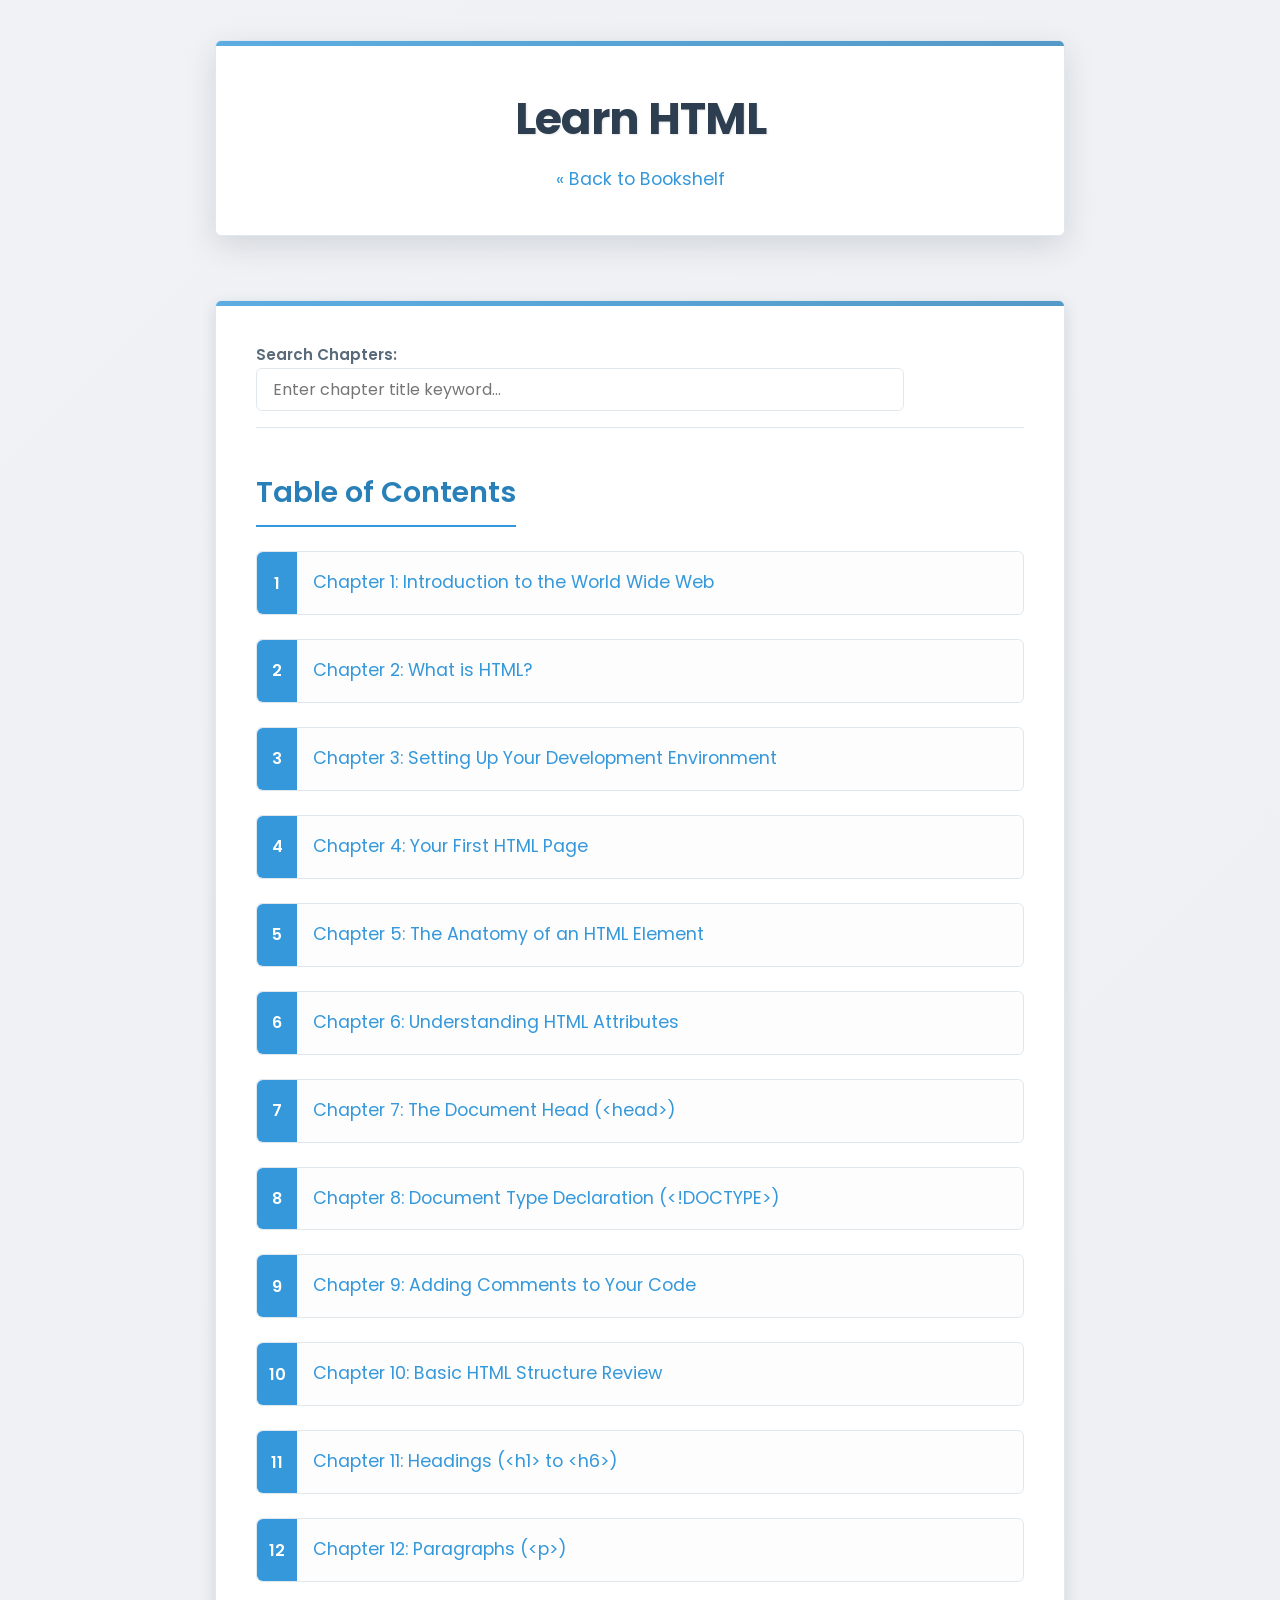
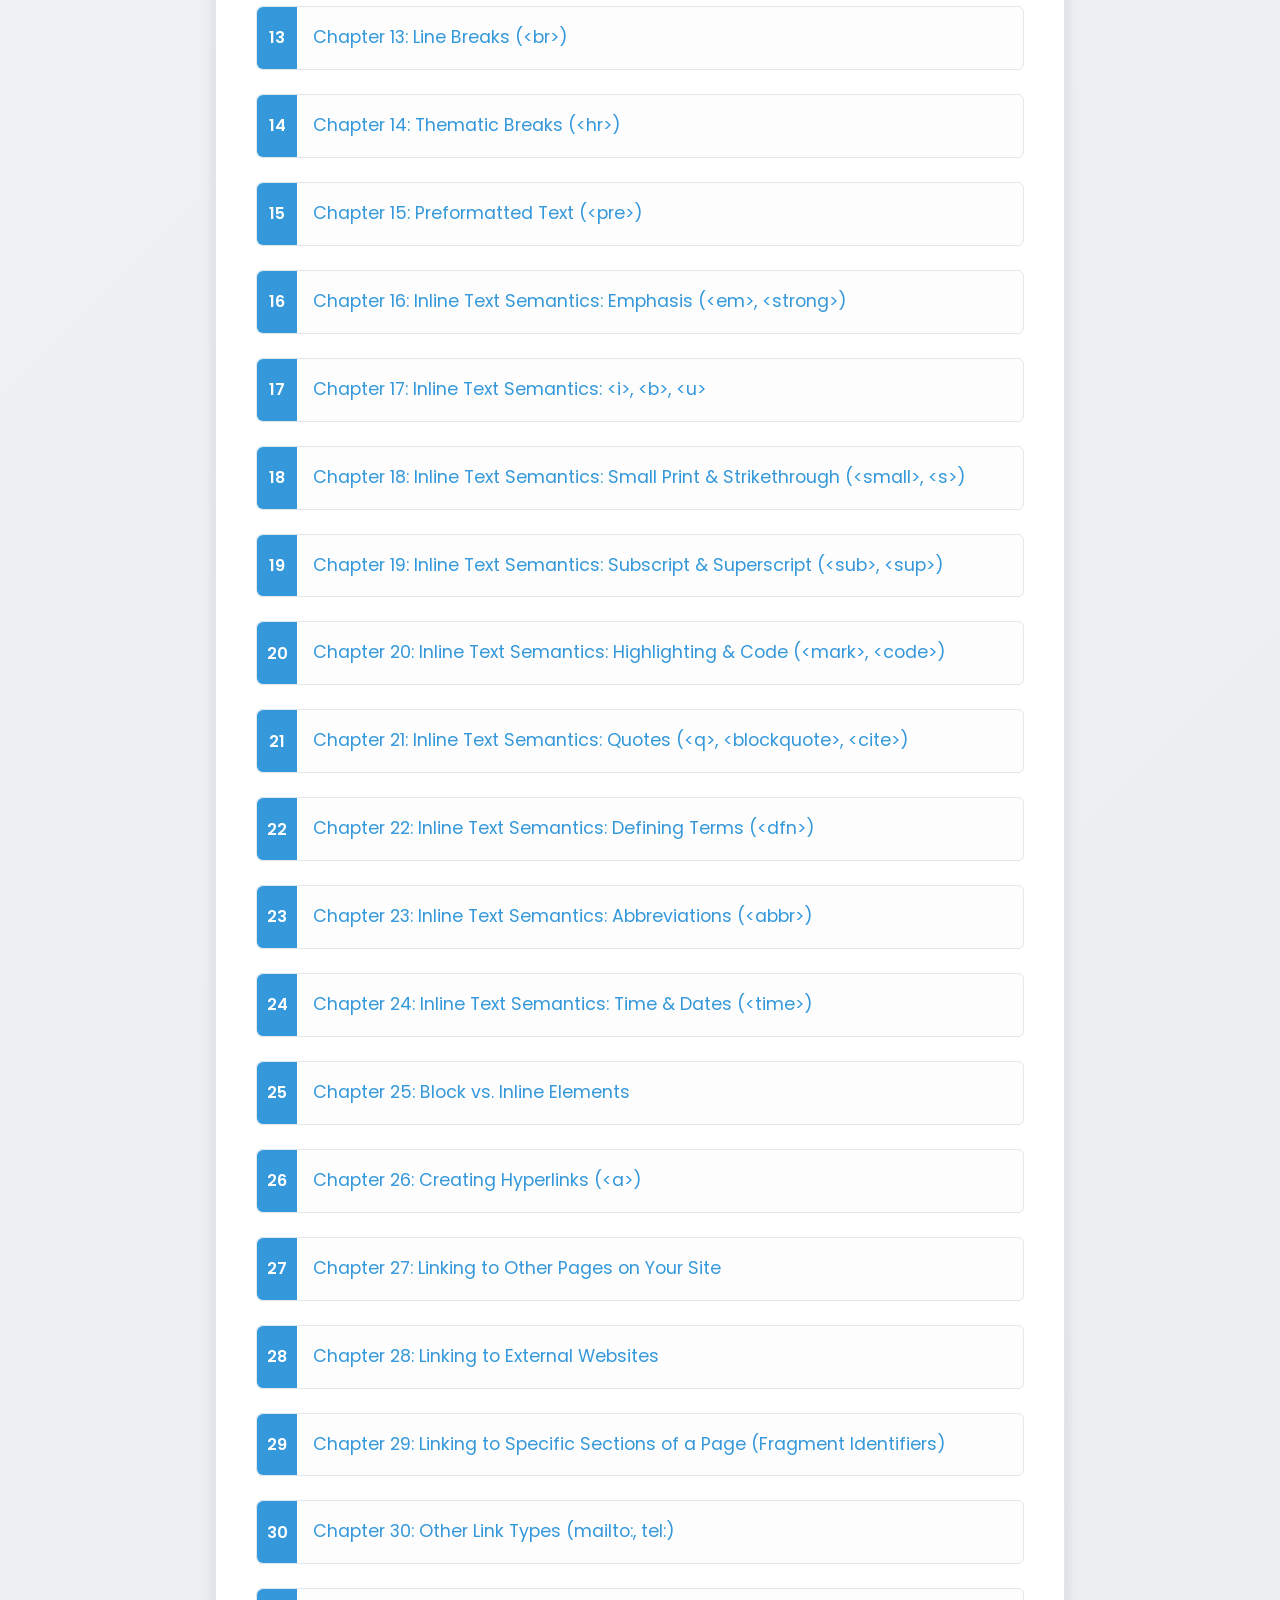
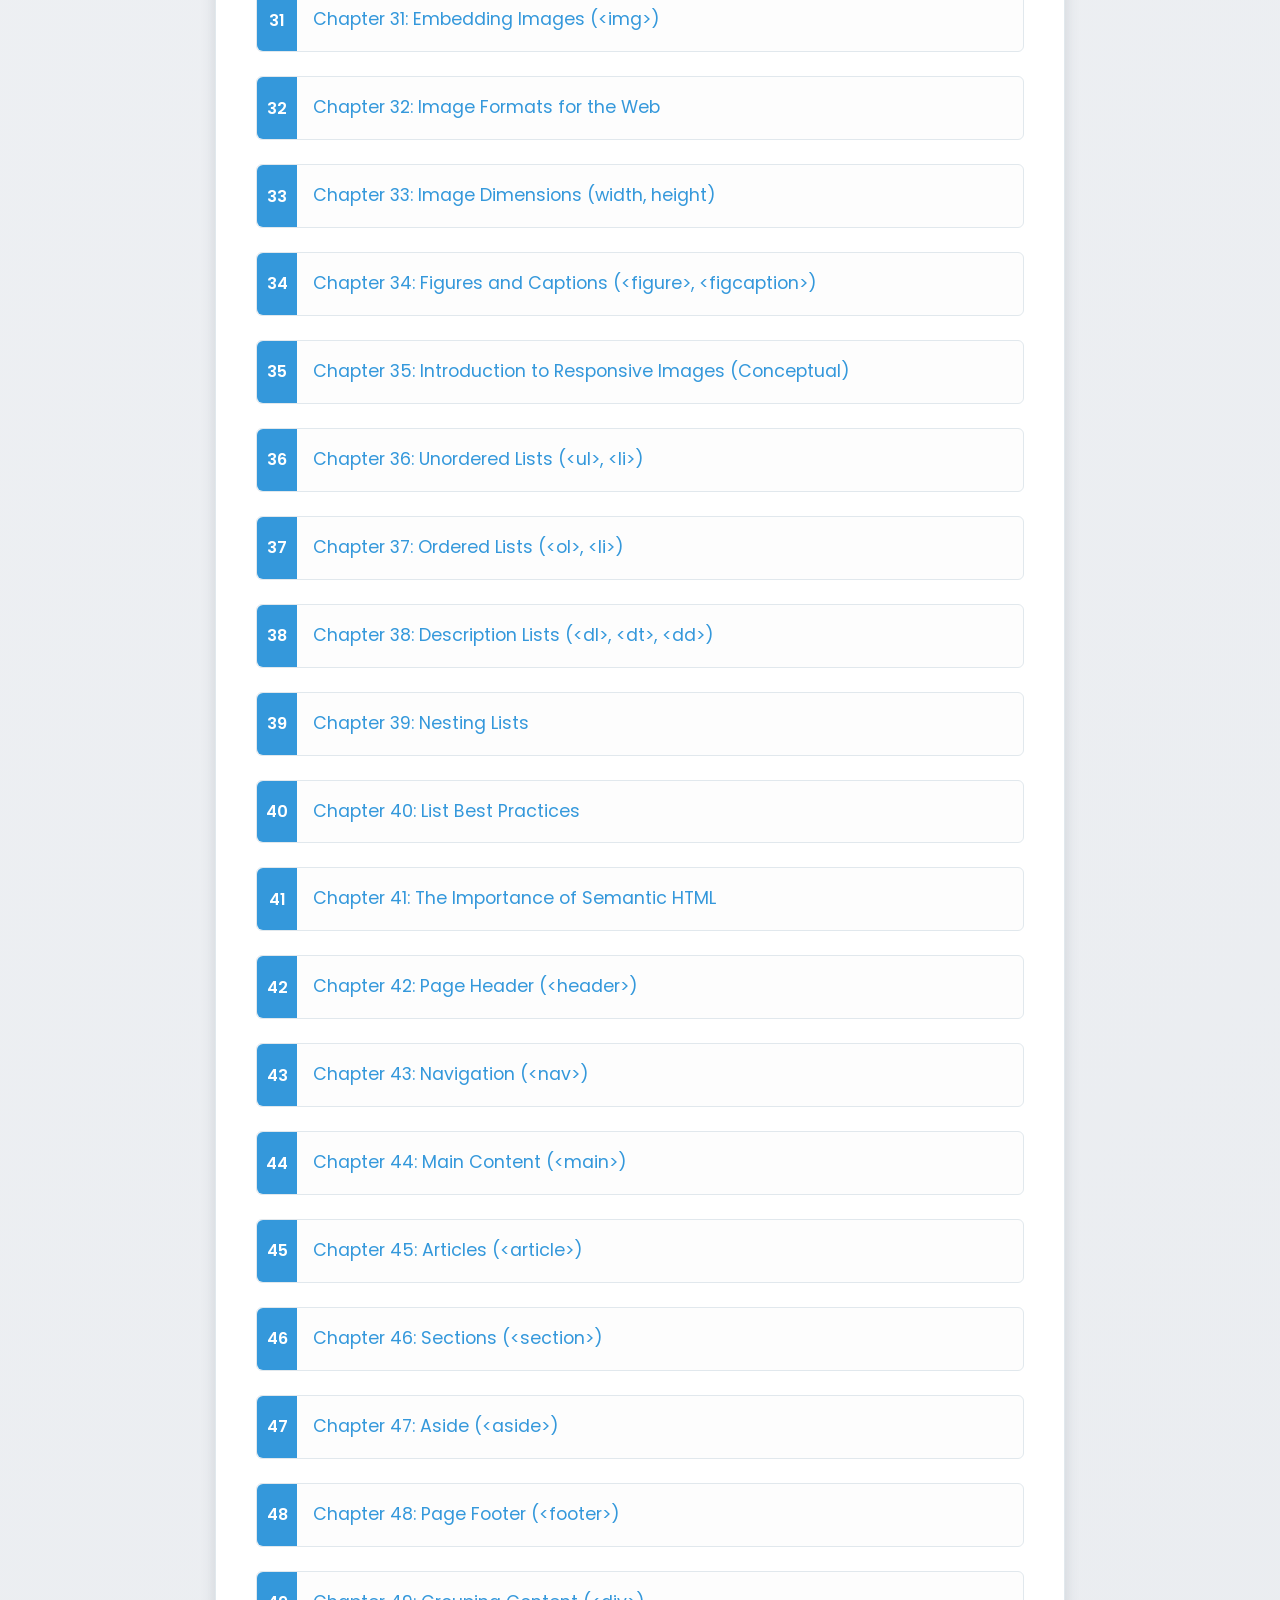
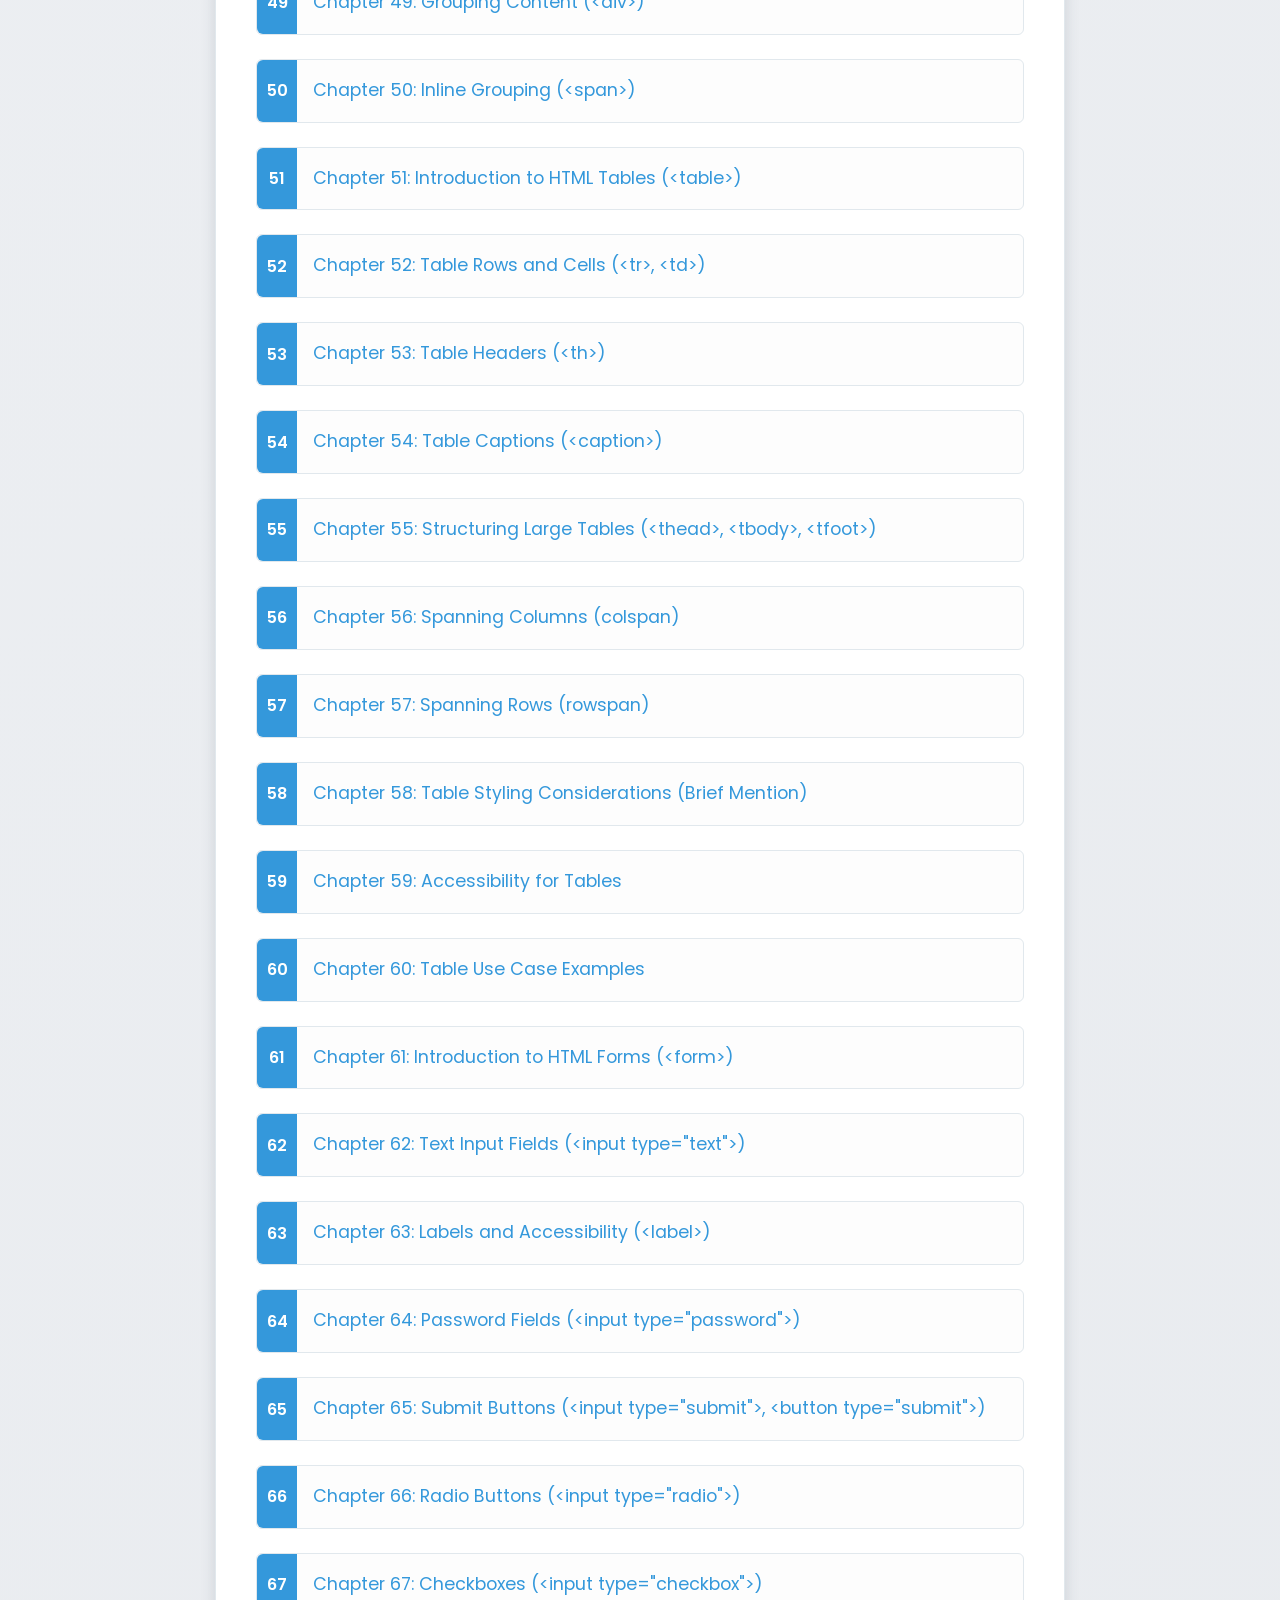
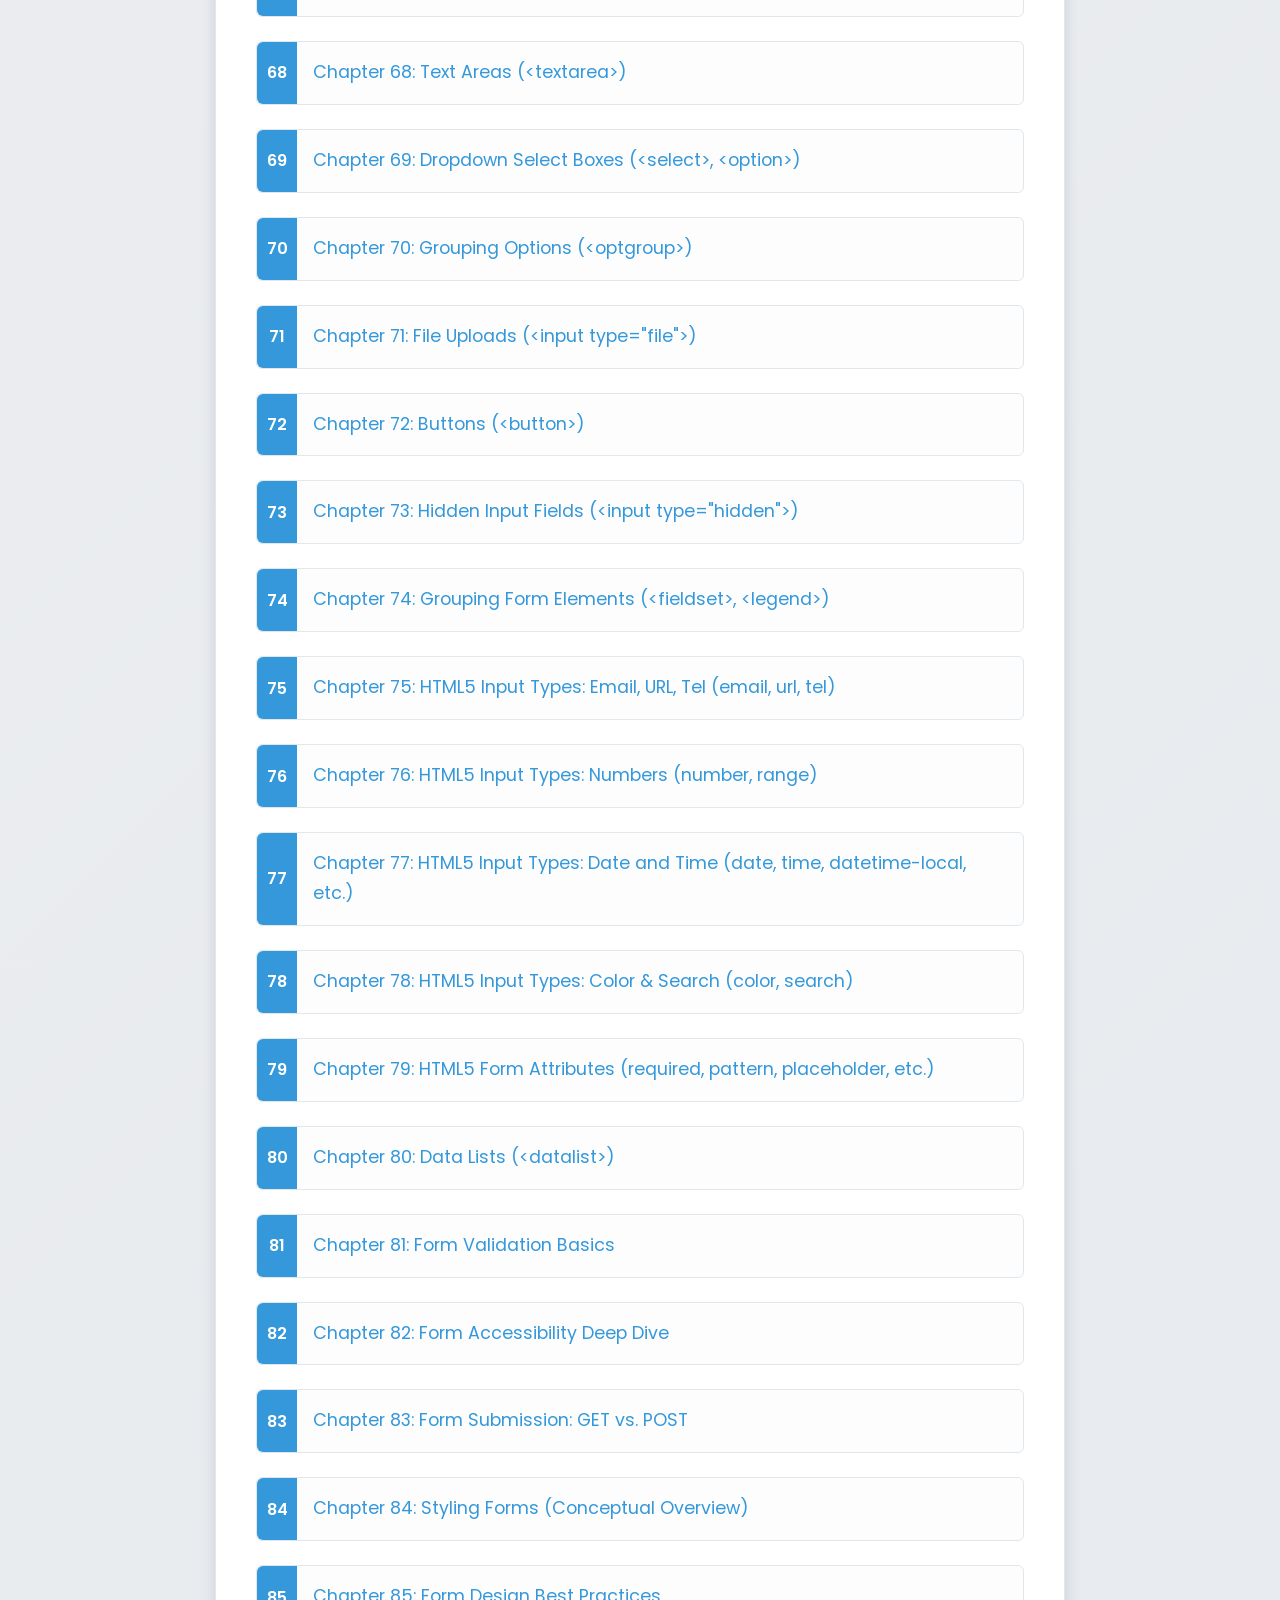
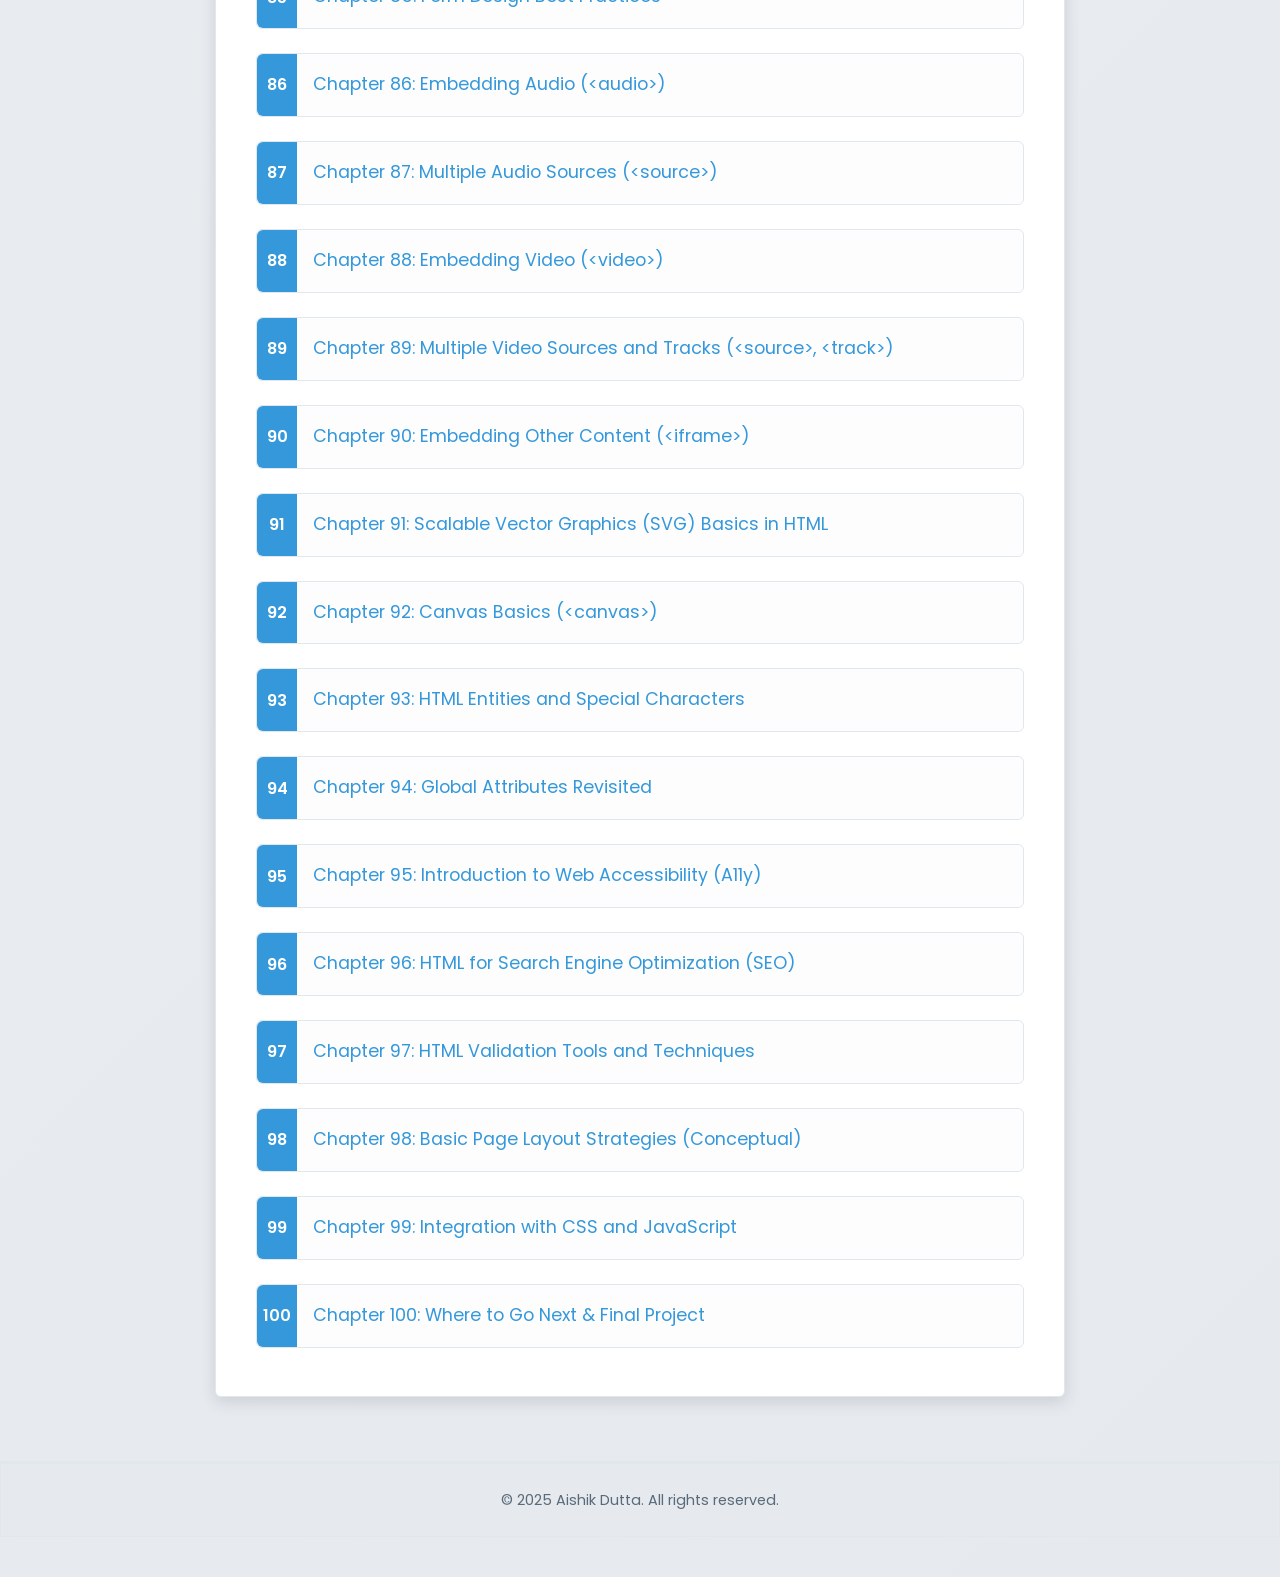
==== commit fc991102: "Update learn-html.html" ====
--- a/learn-html.html
+++ b/learn-html.html
@@ -20,113 +20,113 @@
         <h2>Table of Contents</h2>
 
         <ul class="toc">
-            <li><a href="learn-html-chapters/book1-chapter1.html">Chapter 1: Introduction to the World Wide Web</a></li>
-            <li><a href="learn-html-chapters/book1-chapter2.html">Chapter 2: What is HTML?</a></li>
-            <li><a href="learn-html-chapters/book1-chapter3.html">Chapter 3: Setting Up Your Development Environment</a></li>
-            <li><a href="learn-html-chapters/book1-chapter4.html">Chapter 4: Your First HTML Page</a></li>
-            <li><a href="learn-html-chapters/book1-chapter5.html">Chapter 5: The Anatomy of an HTML Element</a></li>
-            <li><a href="learn-html-chapters/book1-chapter6.html">Chapter 6: Understanding HTML Attributes</a></li>
-            <li><a href="learn-html-chapters/book1-chapter7.html">Chapter 7: The Document Head (&lt;head&gt;)</a></li>
-            <li><a href="learn-html-chapters/book1-chapter8.html">Chapter 8: Document Type Declaration (&lt;!DOCTYPE&gt;)</a></li>
-            <li><a href="learn-html-chapters/book1-chapter9.html">Chapter 9: Adding Comments to Your Code</a></li>
-            <li><a href="learn-html-chapters/book1-chapter10.html">Chapter 10: Basic HTML Structure Review</a></li>
-            <li><a href="learn-html-chapters/book1-chapter11.html">Chapter 11: Headings (&lt;h1&gt; to &lt;h6&gt;)</a></li>
-            <li><a href="learn-html-chapters/book1-chapter12.html">Chapter 12: Paragraphs (&lt;p&gt;)</a></li>
-            <li><a href="learn-html-chapters/book1-chapter13.html">Chapter 13: Line Breaks (&lt;br&gt;)</a></li>
-            <li><a href="learn-html-chapters/book1-chapter14.html">Chapter 14: Thematic Breaks (&lt;hr&gt;)</a></li>
-            <li><a href="learn-html-chapters/book1-chapter15.html">Chapter 15: Preformatted Text (&lt;pre&gt;)</a></li>
-            <li><a href="learn-html-chapters/book1-chapter16.html">Chapter 16: Inline Text Semantics: Emphasis (&lt;em&gt;, &lt;strong&gt;)</a></li>
-            <li><a href="learn-html-chapters/book1-chapter17.html">Chapter 17: Inline Text Semantics: &lt;i&gt;, &lt;b&gt;, &lt;u&gt;</a></li>
-            <li><a href="learn-html-chapters/book1-chapter18.html">Chapter 18: Inline Text Semantics: Small Print &amp; Strikethrough (&lt;small&gt;, &lt;s&gt;)</a></li>
-            <li><a href="learn-html-chapters/book1-chapter19.html">Chapter 19: Inline Text Semantics: Subscript &amp; Superscript (&lt;sub&gt;, &lt;sup&gt;)</a></li>
-            <li><a href="learn-html-chapters/book1-chapter20.html">Chapter 20: Inline Text Semantics: Highlighting &amp; Code (&lt;mark&gt;, &lt;code&gt;)</a></li>
-            <li><a href="learn-html-chapters/book1-chapter21.html">Chapter 21: Inline Text Semantics: Quotes (&lt;q&gt;, &lt;blockquote&gt;, &lt;cite&gt;)</a></li>
-            <li><a href="learn-html-chapters/book1-chapter22.html">Chapter 22: Inline Text Semantics: Defining Terms (&lt;dfn&gt;)</a></li>
-            <li><a href="learn-html-chapters/book1-chapter23.html">Chapter 23: Inline Text Semantics: Abbreviations (&lt;abbr&gt;)</a></li>
-            <li><a href="learn-html-chapters/book1-chapter24.html">Chapter 24: Inline Text Semantics: Time &amp; Dates (&lt;time&gt;)</a></li>
-            <li><a href="learn-html-chapters/book1-chapter25.html">Chapter 25: Block vs. Inline Elements</a></li>
-            <li><a href="learn-html-chapters/book1-chapter26.html">Chapter 26: Creating Hyperlinks (&lt;a&gt;)</a></li>
-            <li><a href="learn-html-chapters/book1-chapter27.html">Chapter 27: Linking to Other Pages on Your Site</a></li>
-            <li><a href="learn-html-chapters/book1-chapter28.html">Chapter 28: Linking to External Websites</a></li>
-            <li><a href="learn-html-chapters/book1-chapter29.html">Chapter 29: Linking to Specific Sections of a Page (Fragment Identifiers)</a></li>
-            <li><a href="learn-html-chapters/book1-chapter30.html">Chapter 30: Other Link Types (mailto:, tel:)</a></li>
-            <li><a href="learn-html-chapters/book1-chapter31.html">Chapter 31: Embedding Images (&lt;img&gt;)</a></li>
-            <li><a href="learn-html-chapters/book1-chapter32.html">Chapter 32: Image Formats for the Web</a></li>
-            <li><a href="learn-html-chapters/book1-chapter33.html">Chapter 33: Image Dimensions (width, height)</a></li>
-            <li><a href="learn-html-chapters/book1-chapter34.html">Chapter 34: Figures and Captions (&lt;figure&gt;, &lt;figcaption&gt;)</a></li>
-            <li><a href="learn-html-chapters/book1-chapter35.html">Chapter 35: Introduction to Responsive Images (Conceptual)</a></li>
-            <li><a href="learn-html-chapters/book1-chapter36.html">Chapter 36: Unordered Lists (&lt;ul&gt;, &lt;li&gt;)</a></li>
-            <li><a href="learn-html-chapters/book1-chapter37.html">Chapter 37: Ordered Lists (&lt;ol&gt;, &lt;li&gt;)</a></li>
-            <li><a href="learn-html-chapters/book1-chapter38.html">Chapter 38: Description Lists (&lt;dl&gt;, &lt;dt&gt;, &lt;dd&gt;)</a></li>
-            <li><a href="learn-html-chapters/book1-chapter39.html">Chapter 39: Nesting Lists</a></li>
-            <li><a href="learn-html-chapters/book1-chapter40.html">Chapter 40: List Best Practices</a></li>
-            <li><a href="learn-html-chapters/book1-chapter41.html">Chapter 41: The Importance of Semantic HTML</a></li>
-            <li><a href="learn-html-chapters/book1-chapter42.html">Chapter 42: Page Header (&lt;header&gt;)</a></li>
-            <li><a href="learn-html-chapters/book1-chapter43.html">Chapter 43: Navigation (&lt;nav&gt;)</a></li>
-            <li><a href="learn-html-chapters/book1-chapter44.html">Chapter 44: Main Content (&lt;main&gt;)</a></li>
-            <li><a href="learn-html-chapters/book1-chapter45.html">Chapter 45: Articles (&lt;article&gt;)</a></li>
-            <li><a href="learn-html-chapters/book1-chapter46.html">Chapter 46: Sections (&lt;section&gt;)</a></li>
-            <li><a href="learn-html-chapters/book1-chapter47.html">Chapter 47: Aside (&lt;aside&gt;)</a></li>
-            <li><a href="learn-html-chapters/book1-chapter48.html">Chapter 48: Page Footer (&lt;footer&gt;)</a></li>
-            <li><a href="learn-html-chapters/book1-chapter49.html">Chapter 49: Grouping Content (&lt;div&gt;)</a></li>
-            <li><a href="learn-html-chapters/book1-chapter50.html">Chapter 50: Inline Grouping (&lt;span&gt;)</a></li>
-            <li><a href="learn-html-chapters/book1-chapter51.html">Chapter 51: Introduction to HTML Tables (&lt;table&gt;)</a></li>
-            <li><a href="learn-html-chapters/book1-chapter52.html">Chapter 52: Table Rows and Cells (&lt;tr&gt;, &lt;td&gt;)</a></li>
-            <li><a href="learn-html-chapters/book1-chapter53.html">Chapter 53: Table Headers (&lt;th&gt;)</a></li>
-            <li><a href="learn-html-chapters/book1-chapter54.html">Chapter 54: Table Captions (&lt;caption&gt;)</a></li>
-            <li><a href="learn-html-chapters/book1-chapter55.html">Chapter 55: Structuring Large Tables (&lt;thead&gt;, &lt;tbody&gt;, &lt;tfoot&gt;)</a></li>
-            <li><a href="learn-html-chapters/book1-chapter56.html">Chapter 56: Spanning Columns (colspan)</a></li>
-            <li><a href="learn-html-chapters/book1-chapter57.html">Chapter 57: Spanning Rows (rowspan)</a></li>
-            <li><a href="learn-html-chapters/book1-chapter58.html">Chapter 58: Table Styling Considerations (Brief Mention)</a></li>
-            <li><a href="learn-html-chapters/book1-chapter59.html">Chapter 59: Accessibility for Tables</a></li>
-            <li><a href="learn-html-chapters/book1-chapter60.html">Chapter 60: Table Use Case Examples</a></li>
-            <li><a href="learn-html-chapters/book1-chapter61.html">Chapter 61: Introduction to HTML Forms (&lt;form&gt;)</a></li>
-            <li><a href="learn-html-chapters/book1-chapter62.html">Chapter 62: Text Input Fields (&lt;input type="text"&gt;)</a></li>
-            <li><a href="learn-html-chapters/book1-chapter63.html">Chapter 63: Labels and Accessibility (&lt;label&gt;)</a></li>
-            <li><a href="learn-html-chapters/book1-chapter64.html">Chapter 64: Password Fields (&lt;input type="password"&gt;)</a></li>
-            <li><a href="learn-html-chapters/book1-chapter65.html">Chapter 65: Submit Buttons (&lt;input type="submit"&gt;, &lt;button type="submit"&gt;)</a></li>
-            <li><a href="learn-html-chapters/book1-chapter66.html">Chapter 66: Radio Buttons (&lt;input type="radio"&gt;)</a></li>
-            <li><a href="learn-html-chapters/book1-chapter67.html">Chapter 67: Checkboxes (&lt;input type="checkbox"&gt;)</a></li>
-            <li><a href="learn-html-chapters/book1-chapter68.html">Chapter 68: Text Areas (&lt;textarea&gt;)</a></li>
-            <li><a href="learn-html-chapters/book1-chapter69.html">Chapter 69: Dropdown Select Boxes (&lt;select&gt;, &lt;option&gt;)</a></li>
-            <li><a href="learn-html-chapters/book1-chapter70.html">Chapter 70: Grouping Options (&lt;optgroup&gt;)</a></li>
-            <li><a href="learn-html-chapters/book1-chapter71.html">Chapter 71: File Uploads (&lt;input type="file"&gt;)</a></li>
-            <li><a href="learn-html-chapters/book1-chapter72.html">Chapter 72: Buttons (&lt;button&gt;)</a></li>
-            <li><a href="learn-html-chapters/book1-chapter73.html">Chapter 73: Hidden Input Fields (&lt;input type="hidden"&gt;)</a></li>
-            <li><a href="learn-html-chapters/book1-chapter74.html">Chapter 74: Grouping Form Elements (&lt;fieldset&gt;, &lt;legend&gt;)</a></li>
-            <li><a href="learn-html-chapters/book1-chapter75.html">Chapter 75: HTML5 Input Types: Email, URL, Tel (email, url, tel)</a></li>
-            <li><a href="learn-html-chapters/book1-chapter76.html">Chapter 76: HTML5 Input Types: Numbers (number, range)</a></li>
-            <li><a href="learn-html-chapters/book1-chapter77.html">Chapter 77: HTML5 Input Types: Date and Time (date, time, datetime-local, etc.)</a></li>
-            <li><a href="learn-html-chapters/book1-chapter78.html">Chapter 78: HTML5 Input Types: Color &amp; Search (color, search)</a></li>
-            <li><a href="learn-html-chapters/book1-chapter79.html">Chapter 79: HTML5 Form Attributes (required, pattern, placeholder, etc.)</a></li>
-            <li><a href="learn-html-chapters/book1-chapter80.html">Chapter 80: Data Lists (&lt;datalist&gt;)</a></li>
-            <li><a href="learn-html-chapters/book1-chapter81.html">Chapter 81: Form Validation Basics</a></li>
-            <li><a href="learn-html-chapters/book1-chapter82.html">Chapter 82: Form Accessibility Deep Dive</a></li>
-            <li><a href="learn-html-chapters/book1-chapter83.html">Chapter 83: Form Submission: GET vs. POST</a></li>
-            <li><a href="learn-html-chapters/book1-chapter84.html">Chapter 84: Styling Forms (Conceptual Overview)</a></li>
-            <li><a href="learn-html-chapters/book1-chapter85.html">Chapter 85: Form Design Best Practices</a></li>
-            <li><a href="learn-html-chapters/book1-chapter86.html">Chapter 86: Embedding Audio (&lt;audio&gt;)</a></li>
-            <li><a href="learn-html-chapters/book1-chapter87.html">Chapter 87: Multiple Audio Sources (&lt;source&gt;)</a></li>
-            <li><a href="learn-html-chapters/book1-chapter88.html">Chapter 88: Embedding Video (&lt;video&gt;)</a></li>
-            <li><a href="learn-html-chapters/book1-chapter89.html">Chapter 89: Multiple Video Sources and Tracks (&lt;source&gt;, &lt;track&gt;)</a></li>
-            <li><a href="learn-html-chapters/book1-chapter90.html">Chapter 90: Embedding Other Content (&lt;iframe&gt;)</a></li>
-            <li><a href="learn-html-chapters/book1-chapter91.html">Chapter 91: Scalable Vector Graphics (SVG) Basics in HTML</a></li>
-            <li><a href="learn-html-chapters/book1-chapter92.html">Chapter 92: Canvas Basics (&lt;canvas&gt;)</a></li>
-            <li><a href="learn-html-chapters/book1-chapter93.html">Chapter 93: HTML Entities and Special Characters</a></li>
-            <li><a href="learn-html-chapters/book1-chapter94.html">Chapter 94: Global Attributes Revisited</a></li>
-            <li><a href="learn-html-chapters/book1-chapter95.html">Chapter 95: Introduction to Web Accessibility (A11y)</a></li>
-            <li><a href="learn-html-chapters/book1-chapter96.html">Chapter 96: HTML for Search Engine Optimization (SEO)</a></li>
-            <li><a href="learn-html-chapters/book1-chapter97.html">Chapter 97: HTML Validation Tools and Techniques</a></li>
-            <li><a href="learn-html-chapters/book1-chapter98.html">Chapter 98: Basic Page Layout Strategies (Conceptual)</a></li>
-            <li><a href="learn-html-chapters/book1-chapter99.html">Chapter 99: Integration with CSS and JavaScript</a></li>
-            <li><a href="learn-html-chapters/book1-chapter100.html">Chapter 100: Where to Go Next &amp; Final Project</a></li>
+            <li><a href="learn-html-chapters/chapter1.html">Chapter 1: Introduction to the World Wide Web</a></li>
+            <li><a href="learn-html-chapters/chapter2.html">Chapter 2: What is HTML?</a></li>
+            <li><a href="learn-html-chapters/chapter3.html">Chapter 3: Setting Up Your Development Environment</a></li>
+            <li><a href="learn-html-chapters/chapter4.html">Chapter 4: Your First HTML Page</a></li>
+            <li><a href="learn-html-chapters/chapter5.html">Chapter 5: The Anatomy of an HTML Element</a></li>
+            <li><a href="learn-html-chapters/chapter6.html">Chapter 6: Understanding HTML Attributes</a></li>
+            <li><a href="learn-html-chapters/chapter7.html">Chapter 7: The Document Head (&lt;head&gt;)</a></li>
+            <li><a href="learn-html-chapters/chapter8.html">Chapter 8: Document Type Declaration (&lt;!DOCTYPE&gt;)</a></li>
+            <li><a href="learn-html-chapters/chapter9.html">Chapter 9: Adding Comments to Your Code</a></li>
+            <li><a href="learn-html-chapters/chapter10.html">Chapter 10: Basic HTML Structure Review</a></li>
+            <li><a href="learn-html-chapters/chapter11.html">Chapter 11: Headings (&lt;h1&gt; to &lt;h6&gt;)</a></li>
+            <li><a href="learn-html-chapters/chapter12.html">Chapter 12: Paragraphs (&lt;p&gt;)</a></li>
+            <li><a href="learn-html-chapters/chapter13.html">Chapter 13: Line Breaks (&lt;br&gt;)</a></li>
+            <li><a href="learn-html-chapters/chapter14.html">Chapter 14: Thematic Breaks (&lt;hr&gt;)</a></li>
+            <li><a href="learn-html-chapters/chapter15.html">Chapter 15: Preformatted Text (&lt;pre&gt;)</a></li>
+            <li><a href="learn-html-chapters/chapter16.html">Chapter 16: Inline Text Semantics: Emphasis (&lt;em&gt;, &lt;strong&gt;)</a></li>
+            <li><a href="learn-html-chapters/chapter17.html">Chapter 17: Inline Text Semantics: &lt;i&gt;, &lt;b&gt;, &lt;u&gt;</a></li>
+            <li><a href="learn-html-chapters/chapter18.html">Chapter 18: Inline Text Semantics: Small Print &amp; Strikethrough (&lt;small&gt;, &lt;s&gt;)</a></li>
+            <li><a href="learn-html-chapters/chapter19.html">Chapter 19: Inline Text Semantics: Subscript &amp; Superscript (&lt;sub&gt;, &lt;sup&gt;)</a></li>
+            <li><a href="learn-html-chapters/chapter20.html">Chapter 20: Inline Text Semantics: Highlighting &amp; Code (&lt;mark&gt;, &lt;code&gt;)</a></li>
+            <li><a href="learn-html-chapters/chapter21.html">Chapter 21: Inline Text Semantics: Quotes (&lt;q&gt;, &lt;blockquote&gt;, &lt;cite&gt;)</a></li>
+            <li><a href="learn-html-chapters/chapter22.html">Chapter 22: Inline Text Semantics: Defining Terms (&lt;dfn&gt;)</a></li>
+            <li><a href="learn-html-chapters/chapter23.html">Chapter 23: Inline Text Semantics: Abbreviations (&lt;abbr&gt;)</a></li>
+            <li><a href="learn-html-chapters/chapter24.html">Chapter 24: Inline Text Semantics: Time &amp; Dates (&lt;time&gt;)</a></li>
+            <li><a href="learn-html-chapters/chapter25.html">Chapter 25: Block vs. Inline Elements</a></li>
+            <li><a href="learn-html-chapters/chapter26.html">Chapter 26: Creating Hyperlinks (&lt;a&gt;)</a></li>
+            <li><a href="learn-html-chapters/chapter27.html">Chapter 27: Linking to Other Pages on Your Site</a></li>
+            <li><a href="learn-html-chapters/chapter28.html">Chapter 28: Linking to External Websites</a></li>
+            <li><a href="learn-html-chapters/chapter29.html">Chapter 29: Linking to Specific Sections of a Page (Fragment Identifiers)</a></li>
+            <li><a href="learn-html-chapters/chapter30.html">Chapter 30: Other Link Types (mailto:, tel:)</a></li>
+            <li><a href="learn-html-chapters/chapter31.html">Chapter 31: Embedding Images (&lt;img&gt;)</a></li>
+            <li><a href="learn-html-chapters/chapter32.html">Chapter 32: Image Formats for the Web</a></li>
+            <li><a href="learn-html-chapters/chapter33.html">Chapter 33: Image Dimensions (width, height)</a></li>
+            <li><a href="learn-html-chapters/chapter34.html">Chapter 34: Figures and Captions (&lt;figure&gt;, &lt;figcaption&gt;)</a></li>
+            <li><a href="learn-html-chapters/chapter35.html">Chapter 35: Introduction to Responsive Images (Conceptual)</a></li>
+            <li><a href="learn-html-chapters/chapter36.html">Chapter 36: Unordered Lists (&lt;ul&gt;, &lt;li&gt;)</a></li>
+            <li><a href="learn-html-chapters/chapter37.html">Chapter 37: Ordered Lists (&lt;ol&gt;, &lt;li&gt;)</a></li>
+            <li><a href="learn-html-chapters/chapter38.html">Chapter 38: Description Lists (&lt;dl&gt;, &lt;dt&gt;, &lt;dd&gt;)</a></li>
+            <li><a href="learn-html-chapters/chapter39.html">Chapter 39: Nesting Lists</a></li>
+            <li><a href="learn-html-chapters/chapter40.html">Chapter 40: List Best Practices</a></li>
+            <li><a href="learn-html-chapters/chapter41.html">Chapter 41: The Importance of Semantic HTML</a></li>
+            <li><a href="learn-html-chapters/chapter42.html">Chapter 42: Page Header (&lt;header&gt;)</a></li>
+            <li><a href="learn-html-chapters/chapter43.html">Chapter 43: Navigation (&lt;nav&gt;)</a></li>
+            <li><a href="learn-html-chapters/chapter44.html">Chapter 44: Main Content (&lt;main&gt;)</a></li>
+            <li><a href="learn-html-chapters/chapter45.html">Chapter 45: Articles (&lt;article&gt;)</a></li>
+            <li><a href="learn-html-chapters/chapter46.html">Chapter 46: Sections (&lt;section&gt;)</a></li>
+            <li><a href="learn-html-chapters/chapter47.html">Chapter 47: Aside (&lt;aside&gt;)</a></li>
+            <li><a href="learn-html-chapters/chapter48.html">Chapter 48: Page Footer (&lt;footer&gt;)</a></li>
+            <li><a href="learn-html-chapters/chapter49.html">Chapter 49: Grouping Content (&lt;div&gt;)</a></li>
+            <li><a href="learn-html-chapters/chapter50.html">Chapter 50: Inline Grouping (&lt;span&gt;)</a></li>
+            <li><a href="learn-html-chapters/chapter51.html">Chapter 51: Introduction to HTML Tables (&lt;table&gt;)</a></li>
+            <li><a href="learn-html-chapters/chapter52.html">Chapter 52: Table Rows and Cells (&lt;tr&gt;, &lt;td&gt;)</a></li>
+            <li><a href="learn-html-chapters/chapter53.html">Chapter 53: Table Headers (&lt;th&gt;)</a></li>
+            <li><a href="learn-html-chapters/chapter54.html">Chapter 54: Table Captions (&lt;caption&gt;)</a></li>
+            <li><a href="learn-html-chapters/chapter55.html">Chapter 55: Structuring Large Tables (&lt;thead&gt;, &lt;tbody&gt;, &lt;tfoot&gt;)</a></li>
+            <li><a href="learn-html-chapters/chapter56.html">Chapter 56: Spanning Columns (colspan)</a></li>
+            <li><a href="learn-html-chapters/chapter57.html">Chapter 57: Spanning Rows (rowspan)</a></li>
+            <li><a href="learn-html-chapters/chapter58.html">Chapter 58: Table Styling Considerations (Brief Mention)</a></li>
+            <li><a href="learn-html-chapters/chapter59.html">Chapter 59: Accessibility for Tables</a></li>
+            <li><a href="learn-html-chapters/chapter60.html">Chapter 60: Table Use Case Examples</a></li>
+            <li><a href="learn-html-chapters/chapter61.html">Chapter 61: Introduction to HTML Forms (&lt;form&gt;)</a></li>
+            <li><a href="learn-html-chapters/chapter62.html">Chapter 62: Text Input Fields (&lt;input type="text"&gt;)</a></li>
+            <li><a href="learn-html-chapters/chapter63.html">Chapter 63: Labels and Accessibility (&lt;label&gt;)</a></li>
+            <li><a href="learn-html-chapters/chapter64.html">Chapter 64: Password Fields (&lt;input type="password"&gt;)</a></li>
+            <li><a href="learn-html-chapters/chapter65.html">Chapter 65: Submit Buttons (&lt;input type="submit"&gt;, &lt;button type="submit"&gt;)</a></li>
+            <li><a href="learn-html-chapters/chapter66.html">Chapter 66: Radio Buttons (&lt;input type="radio"&gt;)</a></li>
+            <li><a href="learn-html-chapters/chapter67.html">Chapter 67: Checkboxes (&lt;input type="checkbox"&gt;)</a></li>
+            <li><a href="learn-html-chapters/chapter68.html">Chapter 68: Text Areas (&lt;textarea&gt;)</a></li>
+            <li><a href="learn-html-chapters/chapter69.html">Chapter 69: Dropdown Select Boxes (&lt;select&gt;, &lt;option&gt;)</a></li>
+            <li><a href="learn-html-chapters/chapter70.html">Chapter 70: Grouping Options (&lt;optgroup&gt;)</a></li>
+            <li><a href="learn-html-chapters/chapter71.html">Chapter 71: File Uploads (&lt;input type="file"&gt;)</a></li>
+            <li><a href="learn-html-chapters/chapter72.html">Chapter 72: Buttons (&lt;button&gt;)</a></li>
+            <li><a href="learn-html-chapters/chapter73.html">Chapter 73: Hidden Input Fields (&lt;input type="hidden"&gt;)</a></li>
+            <li><a href="learn-html-chapters/chapter74.html">Chapter 74: Grouping Form Elements (&lt;fieldset&gt;, &lt;legend&gt;)</a></li>
+            <li><a href="learn-html-chapters/chapter75.html">Chapter 75: HTML5 Input Types: Email, URL, Tel (email, url, tel)</a></li>
+            <li><a href="learn-html-chapters/chapter76.html">Chapter 76: HTML5 Input Types: Numbers (number, range)</a></li>
+            <li><a href="learn-html-chapters/chapter77.html">Chapter 77: HTML5 Input Types: Date and Time (date, time, datetime-local, etc.)</a></li>
+            <li><a href="learn-html-chapters/chapter78.html">Chapter 78: HTML5 Input Types: Color &amp; Search (color, search)</a></li>
+            <li><a href="learn-html-chapters/chapter79.html">Chapter 79: HTML5 Form Attributes (required, pattern, placeholder, etc.)</a></li>
+            <li><a href="learn-html-chapters/chapter80.html">Chapter 80: Data Lists (&lt;datalist&gt;)</a></li>
+            <li><a href="learn-html-chapters/chapter81.html">Chapter 81: Form Validation Basics</a></li>
+            <li><a href="learn-html-chapters/chapter82.html">Chapter 82: Form Accessibility Deep Dive</a></li>
+            <li><a href="learn-html-chapters/chapter83.html">Chapter 83: Form Submission: GET vs. POST</a></li>
+            <li><a href="learn-html-chapters/chapter84.html">Chapter 84: Styling Forms (Conceptual Overview)</a></li>
+            <li><a href="learn-html-chapters/chapter85.html">Chapter 85: Form Design Best Practices</a></li>
+            <li><a href="learn-html-chapters/chapter86.html">Chapter 86: Embedding Audio (&lt;audio&gt;)</a></li>
+            <li><a href="learn-html-chapters/chapter87.html">Chapter 87: Multiple Audio Sources (&lt;source&gt;)</a></li>
+            <li><a href="learn-html-chapters/chapter88.html">Chapter 88: Embedding Video (&lt;video&gt;)</a></li>
+            <li><a href="learn-html-chapters/chapter89.html">Chapter 89: Multiple Video Sources and Tracks (&lt;source&gt;, &lt;track&gt;)</a></li>
+            <li><a href="learn-html-chapters/chapter90.html">Chapter 90: Embedding Other Content (&lt;iframe&gt;)</a></li>
+            <li><a href="learn-html-chapters/chapter91.html">Chapter 91: Scalable Vector Graphics (SVG) Basics in HTML</a></li>
+            <li><a href="learn-html-chapters/chapter92.html">Chapter 92: Canvas Basics (&lt;canvas&gt;)</a></li>
+            <li><a href="learn-html-chapters/chapter93.html">Chapter 93: HTML Entities and Special Characters</a></li>
+            <li><a href="learn-html-chapters/chapter94.html">Chapter 94: Global Attributes Revisited</a></li>
+            <li><a href="learn-html-chapters/chapter95.html">Chapter 95: Introduction to Web Accessibility (A11y)</a></li>
+            <li><a href="learn-html-chapters/chapter96.html">Chapter 96: HTML for Search Engine Optimization (SEO)</a></li>
+            <li><a href="learn-html-chapters/chapter97.html">Chapter 97: HTML Validation Tools and Techniques</a></li>
+            <li><a href="learn-html-chapters/chapter98.html">Chapter 98: Basic Page Layout Strategies (Conceptual)</a></li>
+            <li><a href="learn-html-chapters/chapter99.html">Chapter 99: Integration with CSS and JavaScript</a></li>
+            <li><a href="learn-html-chapters/chapter100.html">Chapter 100: Where to Go Next &amp; Final Project</a></li>
         </ul>
     </main>
 
     <footer>
-        <p>&copy; 2025 Your Name. All rights reserved.</p>
+        <p>&copy; 2025 Aishik Dutta. All rights reserved.</p>
     </footer>
 
      <script src="search.js"></script>
 </body>
-</html>+</html>
